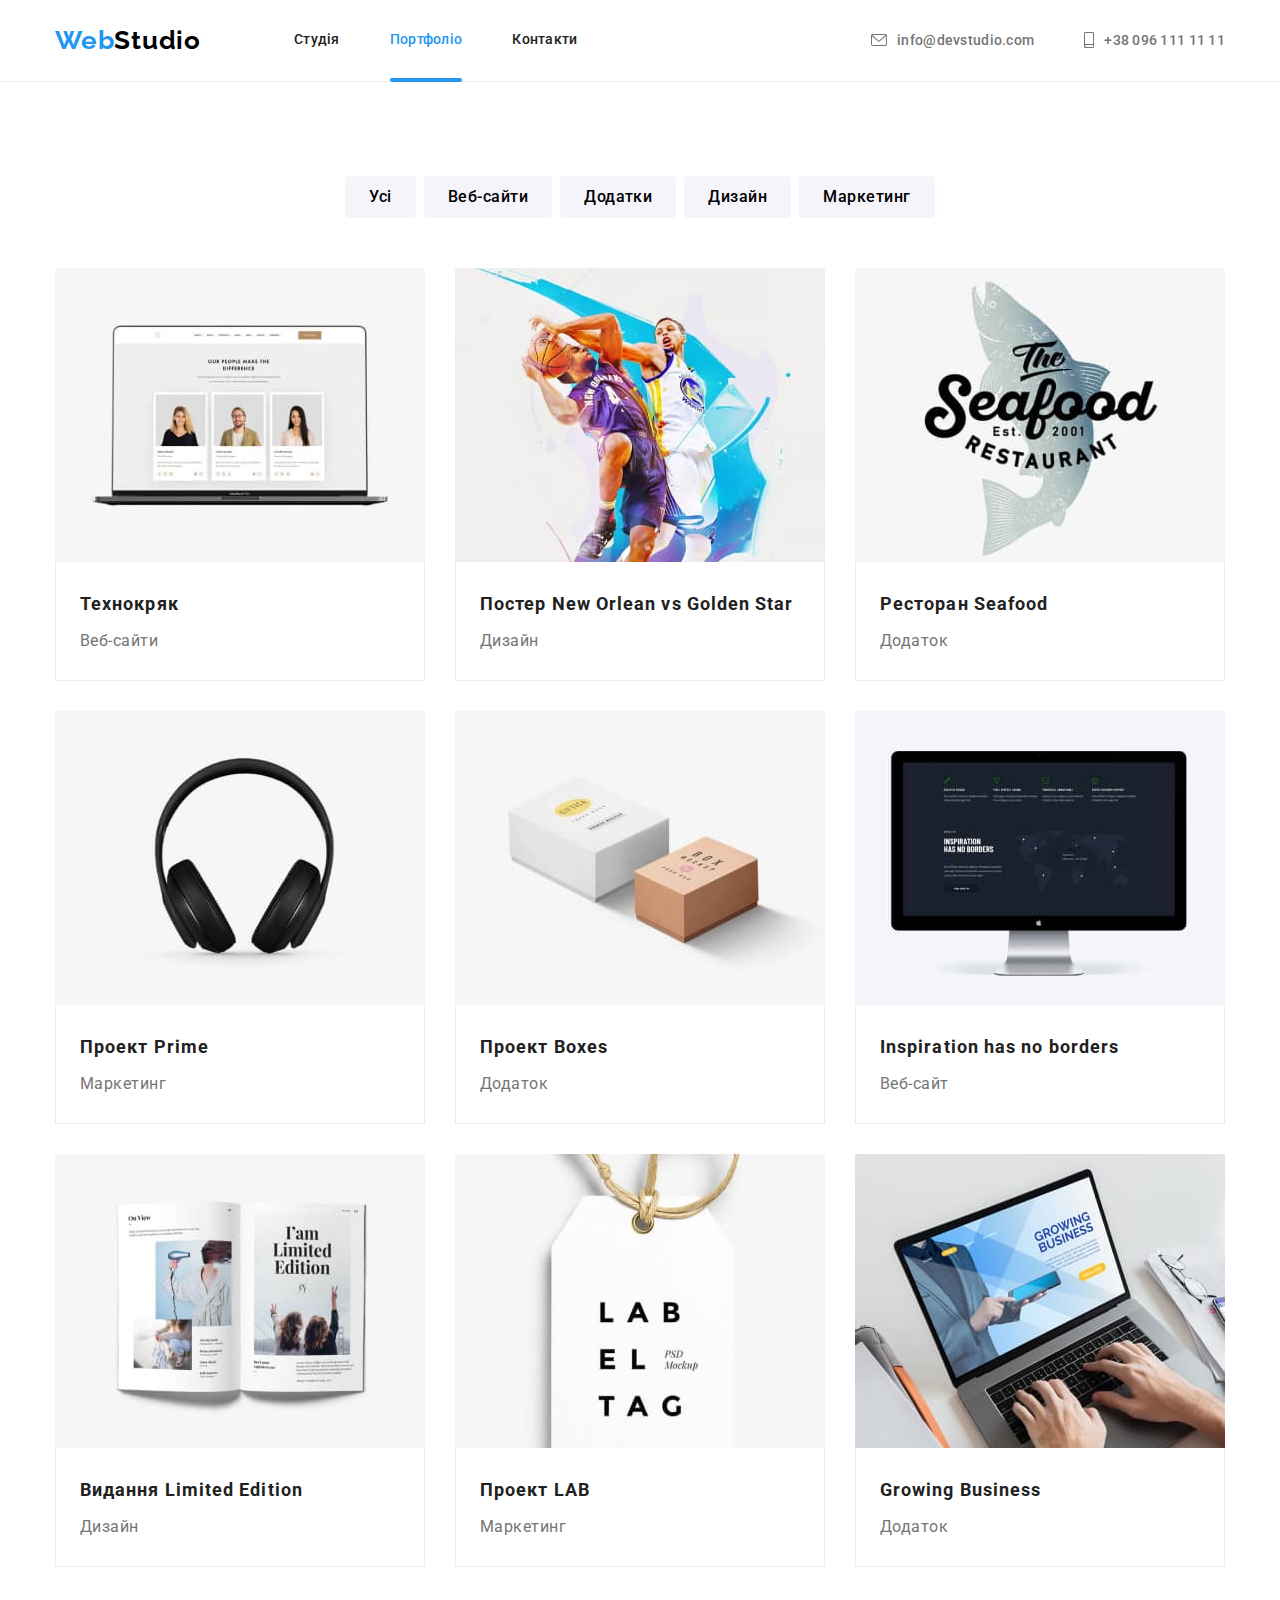
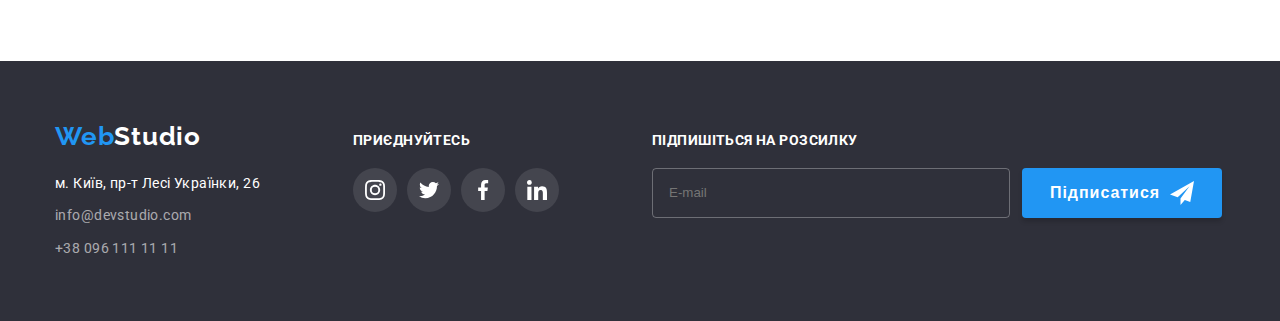
==== portfolio.html @ e5f8ce8e "hw-07" ====
<!DOCTYPE html>
<html lang="uk">
	<head>
		<meta charset="UTF-8" />
		<meta http-equiv="X-UA-Compatible" content="IE=edge" />
		<meta name="viewport" content="width=device-width, initial-scale=1.0" />
		<link rel="preconnect" href="https://fonts.googleapis.com" />
		<link rel="preconnect" href="https://fonts.gstatic.com" crossorigin />
		<link
			href="https://fonts.googleapis.com/css2?family=Raleway:wght@700&family=Roboto:wght@400;500;700;900&display=swap"
			rel="stylesheet"
		/>
		<link
			rel="stylesheet"
			href="https://cdnjs.cloudflare.com/ajax/libs/modern-normalize/1.1.0/modern-normalize.min.css"
			integrity="sha512-wpPYUAdjBVSE4KJnH1VR1HeZfpl1ub8YT/NKx4PuQ5NmX2tKuGu6U/JRp5y+Y8XG2tV+wKQpNHVUX03MfMFn9Q=="
			crossorigin="anonymous"
			referrerpolicy="no-referrer"
		/>
		<link rel="stylesheet" href="./css/main.min.css" />
		<title>WebStudio</title>
	</head>
	<body>
		<header class="header">
			<div class="container header__container">
				<nav class="header__navigation">
					<a href="./index.html" class="logo link header__item"
						>Web<span class="logo__item">Studio</span></a
					>
					<ul class="header__list list">
						<li class="header__item">
							<a href="./index.html" class="header__link link">Студія</a>
						</li>
						<li class="header__item">
							<a
								href="./portfolio.html"
								class="header__link link header__link--current"
								>Портфоліо</a
							>
						</li>
						<li class="header__item">
							<a href="#" class="header__link link">Контакти</a>
						</li>
					</ul>
				</nav>
				<ul class="header__contacts list">
					<li class="header__item">
						<a
							href="mailto:info@devstudio.com"
							class="contact-mail contact-mail--header link"
						>
							<svg class="mail__icon" width="16px" height="12px">
								<use href="./images/icons.svg#icon-envelope"></use>
							</svg>
							info@devstudio.com</a
						>
					</li>
					<li class="header__item">
						<a
							href="tel:+380961111111"
							class="contact-tel contact-tel--header link"
						>
							<svg class="tel__icon" width="10px" height="16px">
								<use href="./images/icons.svg#icon-smartphone"></use>
							</svg>
							+38 096 111 11 11</a
						>
					</li>
				</ul>
			</div>
		</header>
		<main>
			<section class="portfolio section">
				<div class="portfolio-container container">
					<h1 class="visually-hidden">Портфоліо</h1>
					<ul class="filters-list list">
						<li class="filters-item">
							<button type="button" class="filter-button">Усі</button>
						</li>
						<li class="filters-item">
							<button type="button" class="filter-button">Веб-сайти</button>
						</li>
						<li class="filters-item">
							<button type="button" class="filter-button">Додатки</button>
						</li>
						<li class="filters-item">
							<button type="button" class="filter-button">Дизайн</button>
						</li>
						<li class="filters-item">
							<button type="button" class="filter-button">Маркетинг</button>
						</li>
					</ul>
					<ul class="portfolio-list list">
						<li class="portfolio-item">
							<a href="" class="portfolio-link">
								<div class="portfolio-thumb">
									<div class="portfolio-thumb-content">
										<p>
											Ресурс пропонує комплексні пропозиції з різним рівнем
											функціоналу та сервісів. Все це дозволить відвідувачу
											отримати вичерпні відомості про компанію чи приватну
											особу.
										</p>
									</div>
									<img src="./images/img8.jpg" alt="Ноутбук" width="370" />
								</div>
								<div class="portfolio-card-content">
									<h2 class="portfolio-title">Технокряк</h2>
									<p class="portfolio-paragraph">Веб-сайти</p>
								</div>
							</a>
						</li>
						<li class="portfolio-item">
							<a href="" class="portfolio-link">
								<div class="portfolio-thumb">
									<div class="portfolio-thumb-content">
										<p>
											Ресурс пропонує комплексні пропозиції з різним рівнем
											функціоналу та сервісів. Все це дозволить відвідувачу
											отримати вичерпні відомості про компанію чи приватну
											особу.
										</p>
									</div>
									<img
										src="./images/img9.jpg"
										alt="Постер New Orlean vs Golden Star"
										width="370"
									/>
								</div>
								<div class="portfolio-card-content">
									<h2 class="portfolio-title">
										Постер New Orlean vs Golden Star
									</h2>
									<p class="portfolio-paragraph">Дизайн</p>
								</div>
							</a>
						</li>
						<li class="portfolio-item">
							<a href="" class="portfolio-link">
								<div class="portfolio-thumb">
									<div class="portfolio-thumb-content">
										<p>
											Ресурс пропонує комплексні пропозиції з різним рівнем
											функціоналу та сервісів. Все це дозволить відвідувачу
											отримати вичерпні відомості про компанію чи приватну
											особу.
										</p>
									</div>
									<img
										src="./images/img10.jpg"
										alt="Лого ресторана Seafood"
										width="370"
									/>
								</div>
								<div class="portfolio-card-content">
									<h2 class="portfolio-title">Ресторан Seafood</h2>
									<p class="portfolio-paragraph">Додаток</p>
								</div>
							</a>
						</li>
						<li class="portfolio-item">
							<a href="" class="portfolio-link">
								<div class="portfolio-thumb">
									<div class="portfolio-thumb-content">
										<p>
											Ресурс пропонує комплексні пропозиції з різним рівнем
											функціоналу та сервісів. Все це дозволить відвідувачу
											отримати вичерпні відомості про компанію чи приватну
											особу.
										</p>
									</div>
									<img src="./images/img11.jpg" alt="Навушники" width="370" />
								</div>
								<div class="portfolio-card-content">
									<h2 class="portfolio-title">Проект Prime</h2>
									<p class="portfolio-paragraph">Маркетинг</p>
								</div>
							</a>
						</li>
						<li class="portfolio-item">
							<a href="" class="portfolio-link">
								<div class="portfolio-thumb">
									<div class="portfolio-thumb-content">
										<p>
											Ресурс пропонує комплексні пропозиції з різним рівнем
											функціоналу та сервісів. Все це дозволить відвідувачу
											отримати вичерпні відомості про компанію чи приватну
											особу.
										</p>
									</div>
									<img src="./images/img12.jpg" alt="Коробки" width="370" />
								</div>
								<div class="portfolio-card-content">
									<h2 class="portfolio-title">Проект Boxes</h2>
									<p class="portfolio-paragraph">Додаток</p>
								</div>
							</a>
						</li>
						<li class="portfolio-item">
							<a href="" class="portfolio-link">
								<div class="portfolio-thumb">
									<div class="portfolio-thumb-content">
										<p>
											Ресурс пропонує комплексні пропозиції з різним рівнем
											функціоналу та сервісів. Все це дозволить відвідувачу
											отримати вичерпні відомості про компанію чи приватну
											особу.
										</p>
									</div>
									<img src="./images/img13.jpg" alt="Монітор" width="370" />
								</div>
								<div class="portfolio-card-content">
									<h2 class="portfolio-title">Inspiration has no borders</h2>
									<p class="portfolio-paragraph">Веб-сайт</p>
								</div>
							</a>
						</li>
						<li class="portfolio-item">
							<a href="" class="portfolio-link">
								<div class="portfolio-thumb">
									<div class="portfolio-thumb-content">
										<p>
											Ресурс пропонує комплексні пропозиції з різним рівнем
											функціоналу та сервісів. Все це дозволить відвідувачу
											отримати вичерпні відомості про компанію чи приватну
											особу.
										</p>
									</div>
									<img src="./images/img14.jpg" alt="Журнал" width="370" />
								</div>
								<div class="portfolio-card-content">
									<h2 class="portfolio-title">Видання Limited Edition</h2>
									<p class="portfolio-paragraph">Дизайн</p>
								</div>
							</a>
						</li>
						<li class="portfolio-item">
							<a href="" class="portfolio-link">
								<div class="portfolio-thumb">
									<div class="portfolio-thumb-content">
										<p>
											Ресурс пропонує комплексні пропозиції з різним рівнем
											функціоналу та сервісів. Все це дозволить відвідувачу
											отримати вичерпні відомості про компанію чи приватну
											особу.
										</p>
									</div>
									<img src="./images/img15.jpg" alt="Лейбл" width="370" />
								</div>
								<div class="portfolio-card-content">
									<h2 class="portfolio-title">Проект LAB</h2>
									<p class="portfolio-paragraph">Маркетинг</p>
								</div>
							</a>
						</li>
						<li class="portfolio-item">
							<a href="" class="portfolio-link">
								<div class="portfolio-thumb">
									<div class="portfolio-thumb-content">
										<p>
											Ресурс пропонує комплексні пропозиції з різним рівнем
											функціоналу та сервісів. Все це дозволить відвідувачу
											отримати вичерпні відомості про компанію чи приватну
											особу.
										</p>
									</div>
									<img src="./images/img16.jpg" alt="Ноутбук" width="370" />
								</div>
								<div class="portfolio-card-content">
									<h2 class="portfolio-title">Growing Business</h2>
									<p class="portfolio-paragraph">Додаток</p>
								</div>
							</a>
						</li>
					</ul>
				</div>
			</section>
		</main>
		<footer class="footer">
			<div class="container footer__container">
				<div class="address__content">
					<a href="./index.html" class="logo link"
						>Web<span class="logo__item--inverse">Studio</span></a
					>
					<address class="address">
						<ul class="footer__list list">
							<li class="footer__item">
								<a
									href="https://goo.gl/maps/CPtrU1FHBa2aNyZL9"
									target="_blank"
									rel="noopener noreferrer nofollow"
									class="footer__address link"
									>м. Київ, пр-т Лесі Українки, 26</a
								>
							</li>
							<li class="footer__item">
								<a
									href="mailto:info@devstudio.com"
									class="contact-mail contact-mail--footer link"
									>info@devstudio.com</a
								>
							</li>
							<li class="footer__item">
								<a
									href="tel:+380961111111"
									class="contact-tel contact-tel--footer link"
									>+38 096 111 11 11</a
								>
							</li>
						</ul>
					</address>
				</div>
				<div class="footer__soc-block">
					<h3 class="soc__title">Приєднуйтесь</h3>
					<ul class="footer__soc soc list">
						<li class="soc__item">
							<a href="" class="soc__link link">
								<svg class="soc__icon" width="20px" height="20px">
									<use href="./images/icons.svg#icon-instagram"></use>
								</svg>
							</a>
						</li>
						<li class="soc__item">
							<a href="" class="soc__link link">
								<svg class="soc__icon" width="20px" height="20px">
									<use href="./images/icons.svg#icon-twitter"></use>
								</svg>
							</a>
						</li>
						<li class="soc__item">
							<a href="" class="soc__link link">
								<svg class="soc__icon" width="20px" height="20px">
									<use href="./images/icons.svg#icon-facebook"></use>
								</svg>
							</a>
						</li>
						<li class="soc__item">
							<a href="" class="soc__link link">
								<svg class="soc__icon" width="20px" height="20px">
									<use href="./images/icons.svg#icon-linkedin"></use>
								</svg>
							</a>
						</li>
					</ul>
				</div>
				<div class="footer__forms">
					<h3 class="forms__title">Підпишіться на розсилку</h3>
					<form action="#" class="footer__form">
						<input
							name="mail"
							type="email"
							placeholder="E-mail"
							class="form__email-input"
						/>
						<button type="button" class="form__subscribe-btn">
							Підписатися
							<svg class="subscribe-btn__icon-send">
								<use href="./images/icons.svg#icon-send"></use>
							</svg>
						</button>
					</form>
				</div>
			</div>
		</footer>
	</body>
</html>
---- css/main.min.css ----
:root{--primary-text-color: #757575;--secondary-text-color: #212121;--white-color: #ffffff;--black-color: #000000;--background-team-color: #f5f4fa;--background-hero-footer: #2f303a;--accent-color: #2196f3;--button-active-color: #188ce8;--footer-mail-tel-color: rgba(255, 255, 255, 0.6);--count-cards: 3}.visually-hidden{position:absolute;white-space:nowrap;width:1px;height:1px;overflow:hidden;border:0;padding:0;clip:rect(0 0 0 0);-webkit-clip-path:inset(50%);clip-path:inset(50%);margin:-1px}p,h1,h2,h3,h4,h5{margin:0}ul,ol{margin:0;padding-left:0}button{cursor:pointer}body{font-family:"Roboto",sans-serif;color:var(--secondary-text-color);background-color:var(--white-color)}img{display:block;max-width:100%;height:auto}*{margin:0;padding:0;list-style:none;box-sizing:border-box}.list{list-style:none}.link{text-decoration:none;transition:color 250ms cubic-bezier(0.4, 0, 0.2, 1)}.link:hover,.link:focus{color:var(--accent-color)}.section{padding:94px 0px}.container{width:1200px;margin-left:auto;margin-right:auto;padding:0px 15px}.logo{font-family:"Raleway",sans-serif;font-style:normal;font-weight:700;font-size:26px;line-height:1.19;letter-spacing:.03em;color:var(--accent-color);padding:25px 0px}.logo__item{color:var(--black-color)}.logo__item--inverse{color:var(--white-color)}.title{font-weight:700;font-size:36px;line-height:1.16;text-align:center;letter-spacing:.03em;color:var(--secondary-text-color);margin-bottom:50px}.contact-mail,.contact-tel{font-weight:400}.contact-mail:hover,.contact-mail:focus,.contact-tel:hover,.contact-tel:focus{color:var(--accent-color)}.contact-mail--header,.contact-tel--header{font-weight:500;font-size:14px;line-height:16px;letter-spacing:.02em;color:var(--primary-text-color);padding:32px 0px;display:flex;align-items:center}.contact-mail--header .mail__icon,.contact-tel--header .mail__icon{fill:currentColor;margin-right:10px}.contact-mail--header .tel__icon,.contact-tel--header .tel__icon{fill:currentColor;margin-right:10px}.contact-mail--footer,.contact-tel--footer{font-weight:400;font-size:14px;line-height:1.71;letter-spacing:.03em;color:var(--footer-mail-tel-color)}.soc{display:flex;justify-content:center;gap:10px}.soc .soc__item{width:44px;height:44px}.soc .soc__link{width:100%;height:100%;border-radius:50%;display:flex;align-items:center;justify-content:center}.soc .soc__link:hover,.soc .soc__link:focus{background-color:var(--accent-color)}.team__soc{display:flex;justify-content:center;gap:10px}.team__soc .soc__link{transition:background-color 250ms cubic-bezier(0.4, 0, 0.2, 1)}.team__soc .soc__link:hover .soc__icon,.team__soc .soc__link:focus .soc__icon{fill:#fff}.team__soc .soc__icon{fill:#afb1b8;transition:fill 250ms cubic-bezier(0.4, 0, 0.2, 1)}.soc__title{font-weight:700;font-size:14px;line-height:16px;letter-spacing:.03em;text-transform:uppercase;color:#fff;margin-bottom:20px}.footer__soc .soc__list{display:flex;justify-content:center;gap:10px}.footer__soc .soc__link{background-color:rgba(255,255,255,.1);transition:background-color 250ms cubic-bezier(0.4, 0, 0.2, 1)}.footer__soc .soc__icon{fill:#fff}.header{background-color:var(--white-color);border-bottom:1px solid #ececec}.header__container{display:flex;justify-content:space-between}.header__navigation{display:flex;align-items:center}.header__list{display:flex;gap:50px;align-items:center;margin-left:93px}.header__item{display:flex}.header__contacts{display:flex;gap:50px;align-items:center}.header__link{font-weight:500;font-size:14px;line-height:1.14;letter-spacing:.02em;color:var(--secondary-text-color);padding:32px 0px}.header__link--current{position:relative;color:var(--accent-color)}.header__link--current::after{position:absolute;display:block;content:"";width:100%;height:4px;bottom:-2px;background-color:var(--accent-color);border-radius:2px}.hero{background-color:#c4c4c4;color:var(--white-color);background-image:linear-gradient(rgba(47, 48, 58, 0.4), rgba(47, 48, 58, 0.4)),url(../images/background.jpg);background-repeat:no-repeat;background-position:center;background-size:cover;font-weight:900;font-size:44px;line-height:1.36;text-align:center;letter-spacing:.06em;text-transform:uppercase;padding:200px 0px;max-width:1600px;margin-left:auto;margin-right:auto}.hero__container{width:696px;margin-right:auto;margin-left:auto}.hero__title{font-weight:900;font-size:44px;line-height:1.36;text-align:center;letter-spacing:.06em;text-transform:uppercase;color:var(--white-color);text-align:center}.hero__btn{background-color:var(--accent-color);box-shadow:0px 4px 4px rgba(0,0,0,.15);border-radius:4px;border-color:rgba(0,0,0,0);cursor:pointer;padding:10px 32px;font-family:"Roboto";font-style:normal;font-weight:700;font-size:16px;line-height:1.87;text-align:center;letter-spacing:.06em;color:var(--white-color);margin-top:30px;transition:background-color 250ms cubic-bezier(0.4, 0, 0.2, 1),box-shadow 250ms cubic-bezier(0.4, 0, 0.2, 1)}.hero__btn:hover,.hero__btn:focus{background-color:var(--button-active-color);box-shadow:0px 4px 4px rgba(0,0,0,.15)}.advances__list{display:flex;justify-content:center;justify-content:space-around;margin-left:-30px}.advances__item{margin-left:30px;flex-basis:25%}.advances__title{font-weight:700;font-size:14px;line-height:1.14;letter-spacing:.03em;text-transform:uppercase;color:var(--secondary-text-color);margin-bottom:10px}.advances__paragraph{font-size:14px;line-height:1.71;letter-spacing:.03em;color:var(--primary-text-color)}.advances__icon-bg{background-color:var(--background-team-color);padding:25px 102px;margin-bottom:30px;border-radius:4px}.specification{padding-top:0}.specification__list{display:flex;justify-content:center;gap:30px}.specification__thumb{position:absolute;left:0;bottom:0;width:100%;height:70px;background-color:rgba(47,48,58,.8);display:flex;justify-content:center;align-items:center}.specification__thumb{font-weight:700;font-size:14px;line-height:16px;text-align:center;letter-spacing:.03em;text-transform:uppercase;color:#fff}.specification__item{position:relative}.team{background:var(--background-team-color)}.team__list{display:flex;gap:30px}.team__item{background:var(--white-color);box-shadow:0px 1px 3px rgba(0,0,0,.12),0px 1px 1px rgba(0,0,0,.14),0px 2px 1px rgba(0,0,0,.2);border-radius:0px 0px 4px 4px}.team__content{padding:30px 0px}.team__member{font-weight:500;font-size:16px;line-height:1.18;text-align:center;letter-spacing:.03em;color:var(--secondary-text-color);margin-bottom:10px}.team__text{font-weight:400;font-size:16px;line-height:1.18;text-align:center;letter-spacing:.03em;color:var(--primary-text-color);margin-bottom:16px}.clients__list{display:flex;justify-content:center;gap:30px}.clients__link{width:170px;height:92px;border:1px solid #afb1b8;border-radius:4px;display:flex;align-items:center;justify-content:center;transition:border-color 250ms cubic-bezier(0.4, 0, 0.2, 1)}.clients__link:hover,.clients__link:focus{border-color:var(--accent-color)}.clients__link:hover .clients__icon,.clients__link:focus .clients__icon{fill:var(--accent-color)}.clients__icon{fill:#afb1b8;transition:fill 250ms cubic-bezier(0.4, 0, 0.2, 1)}.filters-list{display:flex;justify-content:center;gap:8px;margin-bottom:50px}.filter-button{font-family:"Roboto";font-style:normal;background-color:var(--background-team-color);border-radius:4px;border-color:rgba(0,0,0,0);cursor:pointer;font-weight:500;font-size:16px;line-height:1.62;text-align:center;letter-spacing:.03em;padding:6px 22px;transition:background-color 250ms cubic-bezier(0.4, 0, 0.2, 1),box-shadow 250ms cubic-bezier(0.4, 0, 0.2, 1),color 250ms cubic-bezier(0.4, 0, 0.2, 1)}.filter-button:hover,.filter-button:focus{background-color:var(--accent-color);color:var(--white-color);box-shadow:0px 3px 1px rgba(0,0,0,.1),0px 1px 2px rgba(0,0,0,.08),0px 2px 2px rgba(0,0,0,.12);border-radius:4px;font-weight:500;font-size:16px;line-height:1.62;text-align:center;letter-spacing:.03em}.portfolio-list{display:flex;flex-wrap:wrap;margin-left:-30px;margin-top:-30px}.portfolio-link{background:var(--white-color);flex-basis:calc(33.3333333333% - 30px);margin-left:30px;margin-top:30px;text-decoration:none;display:block;transition:box-shadow 250ms cubic-bezier(0.4, 0, 0.2, 1)}.portfolio-link:hover,.portfolio-link:focus{box-shadow:0px 1px 1px rgba(0,0,0,.12),0px 4px 4px rgba(0,0,0,.06),1px 4px 6px rgba(0,0,0,.16)}.portfolio-link:hover .portfolio-thumb-content,.portfolio-link:focus .portfolio-thumb-content{transform:translateY(0px)}.portfolio-thumb{overflow:hidden;position:relative}.portfolio-thumb-content{position:absolute;content:"";padding:64px 24px;width:100%;background-color:rgba(33,150,243,.9);font-weight:400;font-size:18px;line-height:28px;letter-spacing:.03em;color:#fff;transform:translateY(300px);transition:transform 250ms cubic-bezier(0.4, 0, 0.2, 1)}.portfolio-title{font-weight:700;font-size:18px;line-height:2;letter-spacing:.06em;color:var(--secondary-text-color);margin-bottom:4px}.portfolio-paragraph{font-weight:400;font-size:16px;line-height:1.87;letter-spacing:.03em;color:var(--primary-text-color)}.portfolio-card-content{padding:24px;border-left:1px solid #eee;border-right:1px solid #eee;border-bottom:1px solid #eee}.footer{background-color:var(--background-hero-footer);padding:60px 0px}.footer__container{display:flex;gap:93px;align-items:baseline}.address{font-style:normal;margin-top:20px}.footer__address{font-size:14px;line-height:1.71;letter-spacing:.03em;color:var(--white-color)}.footer__item:not(:first-child){margin-top:9px}.forms__title{font-weight:700;font-size:14px;line-height:16px;letter-spacing:.03em;text-transform:uppercase;color:#fff;margin-bottom:20px}.footer__form{display:flex;gap:12px}.form__email-input{width:358px;padding:15px 16px;border:1px solid rgba(255,255,255,.3);border-radius:4px;background-color:rgba(0,0,0,0);color:rgba(255,255,255,.6);transition:border-color 250ms cubic-bezier(0.4, 0, 0.2, 1)}.form__email-input:focus{border-color:var(--accent-color);outline:none}.form__subscribe-btn{width:200px;height:50px;background:var(--accent-color);box-shadow:0px 4px 4px rgba(0,0,0,.15);border-color:rgba(0,0,0,0);border-radius:4px;font-weight:700;font-size:16px;line-height:30px;text-align:center;letter-spacing:.06em;color:#fff;display:flex;justify-content:center;align-items:center;gap:10px;transition:background-color 250ms cubic-bezier(0.4, 0, 0.2, 1)}.form__subscribe-btn:hover,.form__subscribe-btn:focus{background-color:var(--button-active-color)}.subscribe-btn__icon-send{width:24px;height:24px;fill:#fff}.backdrop{position:fixed;top:0;left:0;width:100%;height:100%;background-color:rgba(0,0,0,.2);transition:opacity 250ms cubic-bezier(0.4, 0, 0.2, 1),visibility 250ms cubic-bezier(0.4, 0, 0.2, 1);opacity:1;visibility:visible}.backdrop.is-hidden{opacity:0;pointer-events:none;visibility:hidden}.backdrop.is-hidden .modal{transform:translate(-50%, -50%) scale(0.5)}.modal{position:absolute;top:50%;left:50%;width:528px;min-height:581px;padding:40px 40px;border-radius:4px;background-color:#fff;box-shadow:0px 1px 3px rgba(0,0,0,.12),0px 1px 1px rgba(0,0,0,.14),0px 2px 1px rgba(0,0,0,.2);transition:transform 250ms cubic-bezier(0.4, 0, 0.2, 1);transform:translate(-50%, -50%) scale(1)}.modal__close-btn{position:absolute;top:8px;right:8px;width:30px;height:30px;border-radius:50%;background:#fff;border:1px solid rgba(0,0,0,.1)}.close-btn__close-icon{position:absolute;top:50%;left:50%;transform:translate(-50%, -50%);width:11px;height:11px;transition:fill 250ms cubic-bezier(0.4, 0, 0.2, 1)}.close-btn__close-icon:hover .modal-close-icon,.close-btn__close-icon:focus .modal-close-icon{fill:var(--accent-color)}.modal__title{font-weight:700;font-size:20px;line-height:23px;text-align:center;letter-spacing:.03em;color:#212121;margin-bottom:12px}.form__field{position:relative;margin-bottom:10px;height:58px}.form__field-comment{height:138px}.form__field-checkbox{display:flex;justify-content:center;align-items:center;margin-top:20px}.form__label{font-weight:400;font-size:12px;line-height:14px;letter-spacing:.01em;color:#757575}.modal__form{border:1px solid rgba(33,33,33,.2);border-radius:4px;width:100%;height:40px;padding:14px 30px;padding-left:40px;font-weight:400;font-size:14px;line-height:14px;letter-spacing:.01em;margin-top:4px;transition:border-color 250ms cubic-bezier(0.4, 0, 0.2, 1)}.modal__form:focus{border-color:var(--accent-color);outline:none}.modal__form:focus+.form__icon{fill:var(--accent-color)}.form__icon{position:absolute;display:inline-block;width:18px;height:18px;top:34px;left:12px;fill:#212121;transition:fill 250ms cubic-bezier(0.4, 0, 0.2, 1);transition:border-color 250ms cubic-bezier(0.4, 0, 0.2, 1)}.modal__comment{resize:none;display:block;width:100%;height:120px;border:1px solid rgba(33,33,33,.2);border-radius:4px;padding:12px 16px;margin-bottom:0}.modal__comment::-moz-placeholder{font-weight:400;font-size:12px;line-height:14px;letter-spacing:.01em;color:rgba(117,117,117,.5)}.modal__comment:-ms-input-placeholder{font-weight:400;font-size:12px;line-height:14px;letter-spacing:.01em;color:rgba(117,117,117,.5)}.modal__comment::placeholder{font-weight:400;font-size:12px;line-height:14px;letter-spacing:.01em;color:rgba(117,117,117,.5)}.modal__checkbox{-webkit-appearance:none;-moz-appearance:none;appearance:none;position:absolute}.modal__checkbox:checked+.custom-checkbox{background-color:var(--accent-color);border-color:rgba(0,0,0,0);background-image:url(../images/mark.svg);background-size:contain;background-origin:border-box}.modal__checkbox:focus+.custom-checkbox{border-color:var(--accent-color)}.checkbox__label{display:flex;align-items:center;position:relative;font-weight:400;font-size:14px;line-height:24px;letter-spacing:.03em;color:#757575}.custom-checkbox{display:inline-block;width:16px;height:16px;border:2px solid #212121;border-radius:2px;background-color:#fff;margin-right:7px;transition:background-color 250ms cubic-bezier(0.4, 0, 0.2, 1)}.license-link{color:var(--accent-color)}.modal__submit-btn{background:var(--accent-color);box-shadow:0px 4px 4px rgba(0,0,0,.15);border-radius:4px;border-color:rgba(0,0,0,0);font-weight:700;font-size:16px;line-height:30px;text-align:center;letter-spacing:.06em;color:#fff;padding:10px 52px;width:200px;height:50px;margin-top:30px;display:block;margin-left:auto;margin-right:auto;transition:background-color 250ms cubic-bezier(0.4, 0, 0.2, 1)}.modal__submit-btn:hover,.modal__submit-btn:focus{background-color:#188ce8}/*# sourceMappingURL=main.min.css.map */
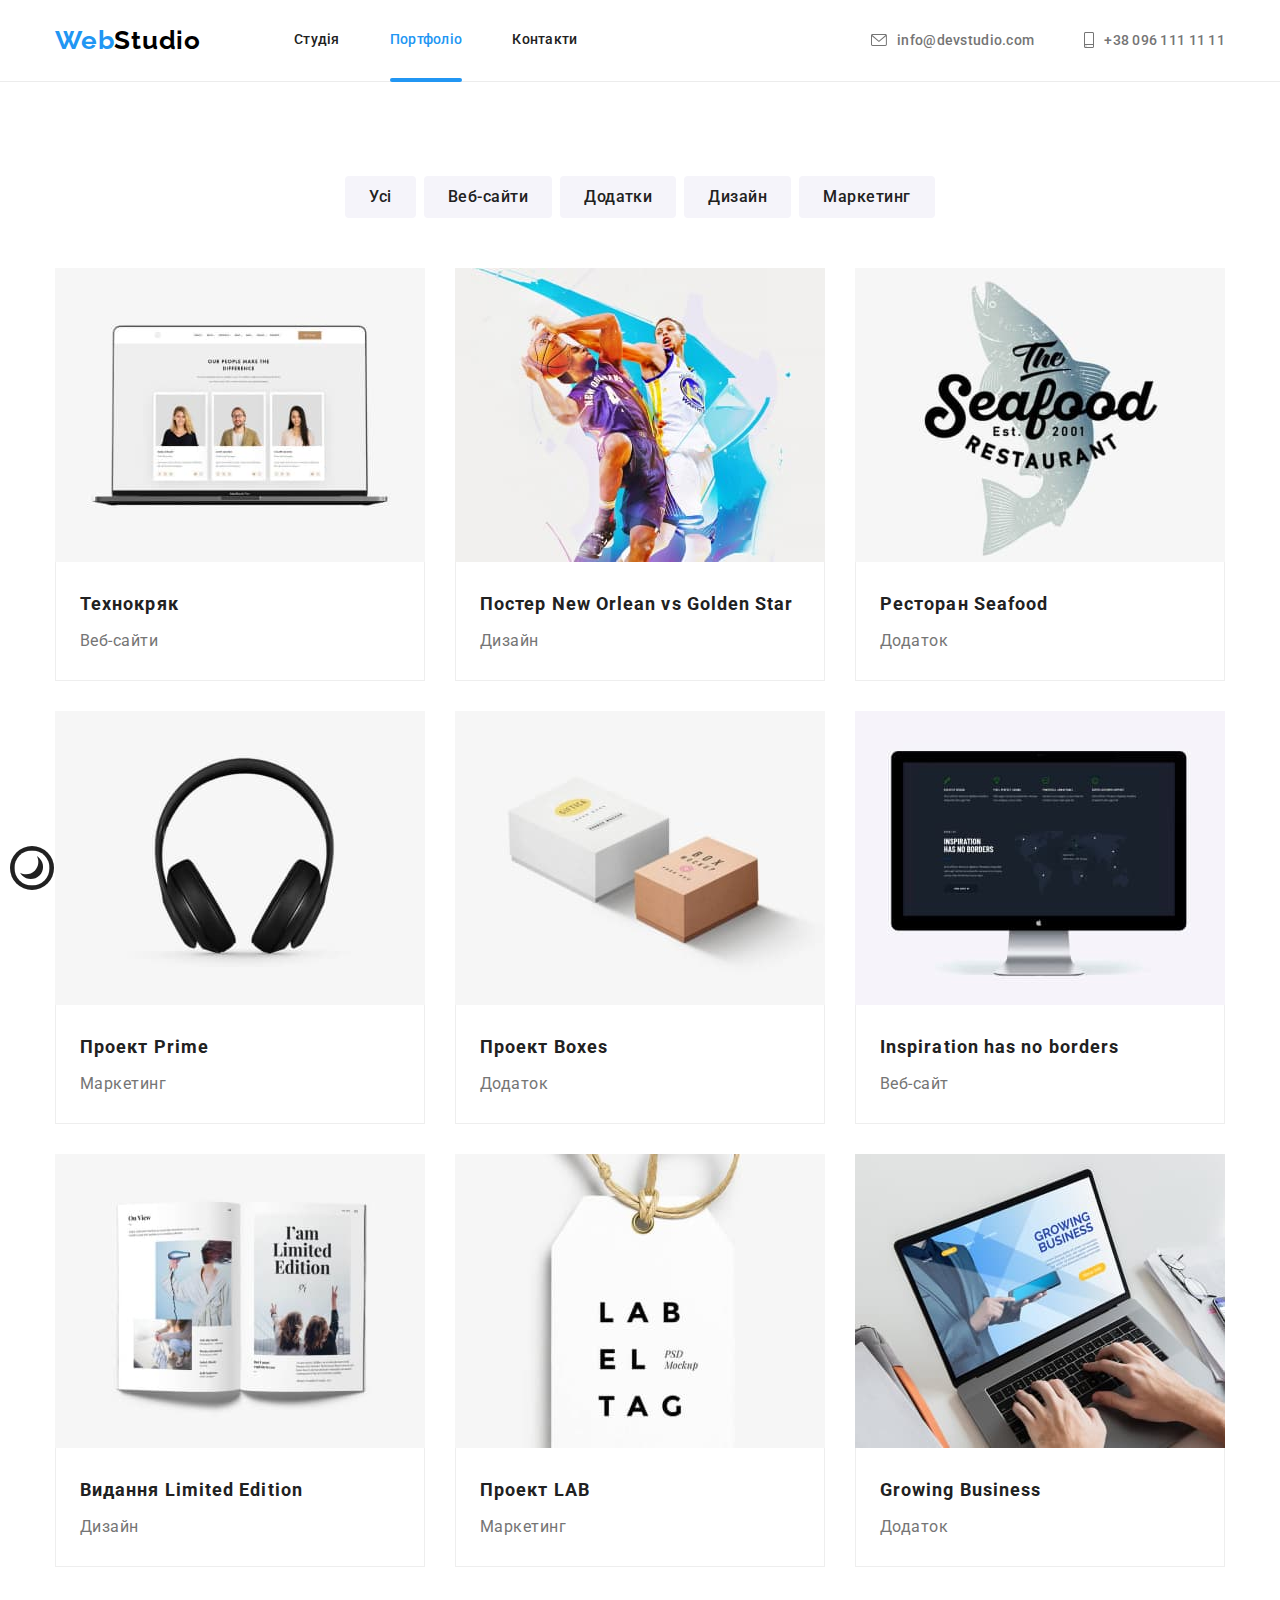
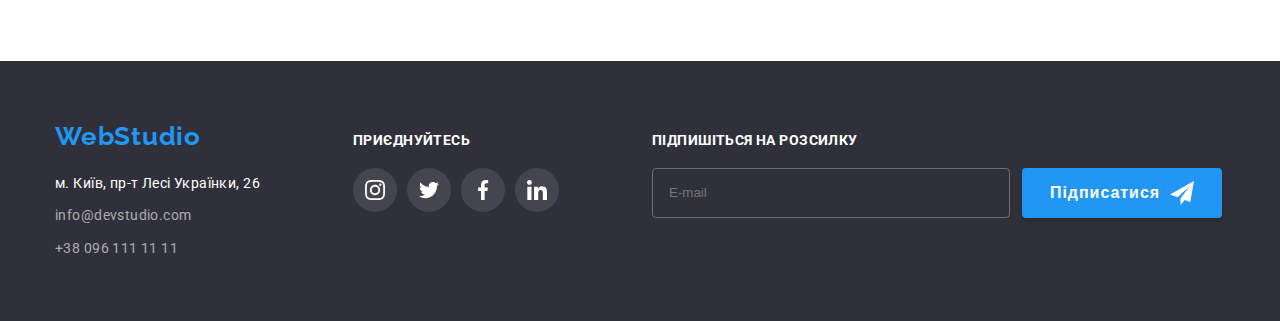
==== commit 526adcfd: "hw-07" ====
--- a/portfolio.html
+++ b/portfolio.html
@@ -73,28 +73,28 @@
 			<section class="portfolio section">
 				<div class="portfolio-container container">
 					<h1 class="visually-hidden">Портфоліо</h1>
-					<ul class="filters-list list">
-						<li class="filters-item">
-							<button type="button" class="filter-button">Усі</button>
-						</li>
-						<li class="filters-item">
-							<button type="button" class="filter-button">Веб-сайти</button>
-						</li>
-						<li class="filters-item">
-							<button type="button" class="filter-button">Додатки</button>
-						</li>
-						<li class="filters-item">
-							<button type="button" class="filter-button">Дизайн</button>
-						</li>
-						<li class="filters-item">
-							<button type="button" class="filter-button">Маркетинг</button>
+					<ul class="filters__list list">
+						<li class="filters__item">
+							<button type="button" class="filter__btn">Усі</button>
+						</li>
+						<li class="filters__item">
+							<button type="button" class="filter__btn">Веб-сайти</button>
+						</li>
+						<li class="filters__item">
+							<button type="button" class="filter__btn">Додатки</button>
+						</li>
+						<li class="filters__item">
+							<button type="button" class="filter__btn">Дизайн</button>
+						</li>
+						<li class="filters__item">
+							<button type="button" class="filter__btn">Маркетинг</button>
 						</li>
 					</ul>
-					<ul class="portfolio-list list">
-						<li class="portfolio-item">
-							<a href="" class="portfolio-link">
-								<div class="portfolio-thumb">
-									<div class="portfolio-thumb-content">
+					<ul class="portfolio__list list">
+						<li class="portfolio__item">
+							<a href="" class="portfolio__link">
+								<div class="portfolio__thumb">
+									<div class="thumb__content">
 										<p>
 											Ресурс пропонує комплексні пропозиції з різним рівнем
 											функціоналу та сервісів. Все це дозволить відвідувачу
@@ -104,16 +104,16 @@
 									</div>
 									<img src="./images/img8.jpg" alt="Ноутбук" width="370" />
 								</div>
-								<div class="portfolio-card-content">
-									<h2 class="portfolio-title">Технокряк</h2>
-									<p class="portfolio-paragraph">Веб-сайти</p>
-								</div>
-							</a>
-						</li>
-						<li class="portfolio-item">
-							<a href="" class="portfolio-link">
-								<div class="portfolio-thumb">
-									<div class="portfolio-thumb-content">
+								<div class="card__content">
+									<h2 class="portfolio__title">Технокряк</h2>
+									<p class="portfolio__text">Веб-сайти</p>
+								</div>
+							</a>
+						</li>
+						<li class="portfolio__item">
+							<a href="" class="portfolio__link">
+								<div class="portfolio__thumb">
+									<div class="thumb__content">
 										<p>
 											Ресурс пропонує комплексні пропозиції з різним рівнем
 											функціоналу та сервісів. Все це дозволить відвідувачу
@@ -127,18 +127,18 @@
 										width="370"
 									/>
 								</div>
-								<div class="portfolio-card-content">
-									<h2 class="portfolio-title">
+								<div class="card__content">
+									<h2 class="portfolio__title">
 										Постер New Orlean vs Golden Star
 									</h2>
-									<p class="portfolio-paragraph">Дизайн</p>
-								</div>
-							</a>
-						</li>
-						<li class="portfolio-item">
-							<a href="" class="portfolio-link">
-								<div class="portfolio-thumb">
-									<div class="portfolio-thumb-content">
+									<p class="portfolio__text">Дизайн</p>
+								</div>
+							</a>
+						</li>
+						<li class="portfolio__item">
+							<a href="" class="portfolio__link">
+								<div class="portfolio__thumb">
+									<div class="thumb__content">
 										<p>
 											Ресурс пропонує комплексні пропозиції з різним рівнем
 											функціоналу та сервісів. Все це дозволить відвідувачу
@@ -152,16 +152,16 @@
 										width="370"
 									/>
 								</div>
-								<div class="portfolio-card-content">
-									<h2 class="portfolio-title">Ресторан Seafood</h2>
-									<p class="portfolio-paragraph">Додаток</p>
-								</div>
-							</a>
-						</li>
-						<li class="portfolio-item">
-							<a href="" class="portfolio-link">
-								<div class="portfolio-thumb">
-									<div class="portfolio-thumb-content">
+								<div class="card__content">
+									<h2 class="portfolio__title">Ресторан Seafood</h2>
+									<p class="portfolio__text">Додаток</p>
+								</div>
+							</a>
+						</li>
+						<li class="portfolio__item">
+							<a href="" class="portfolio__link">
+								<div class="portfolio__thumb">
+									<div class="thumb__content">
 										<p>
 											Ресурс пропонує комплексні пропозиції з різним рівнем
 											функціоналу та сервісів. Все це дозволить відвідувачу
@@ -171,16 +171,16 @@
 									</div>
 									<img src="./images/img11.jpg" alt="Навушники" width="370" />
 								</div>
-								<div class="portfolio-card-content">
-									<h2 class="portfolio-title">Проект Prime</h2>
-									<p class="portfolio-paragraph">Маркетинг</p>
-								</div>
-							</a>
-						</li>
-						<li class="portfolio-item">
-							<a href="" class="portfolio-link">
-								<div class="portfolio-thumb">
-									<div class="portfolio-thumb-content">
+								<div class="card__content">
+									<h2 class="portfolio__title">Проект Prime</h2>
+									<p class="portfolio__text">Маркетинг</p>
+								</div>
+							</a>
+						</li>
+						<li class="portfolio__item">
+							<a href="" class="portfolio__link">
+								<div class="portfolio__thumb">
+									<div class="thumb__content">
 										<p>
 											Ресурс пропонує комплексні пропозиції з різним рівнем
 											функціоналу та сервісів. Все це дозволить відвідувачу
@@ -190,16 +190,16 @@
 									</div>
 									<img src="./images/img12.jpg" alt="Коробки" width="370" />
 								</div>
-								<div class="portfolio-card-content">
-									<h2 class="portfolio-title">Проект Boxes</h2>
-									<p class="portfolio-paragraph">Додаток</p>
-								</div>
-							</a>
-						</li>
-						<li class="portfolio-item">
-							<a href="" class="portfolio-link">
-								<div class="portfolio-thumb">
-									<div class="portfolio-thumb-content">
+								<div class="card__content">
+									<h2 class="portfolio__title">Проект Boxes</h2>
+									<p class="portfolio__text">Додаток</p>
+								</div>
+							</a>
+						</li>
+						<li class="portfolio__item">
+							<a href="" class="portfolio__link">
+								<div class="portfolio__thumb">
+									<div class="thumb__content">
 										<p>
 											Ресурс пропонує комплексні пропозиції з різним рівнем
 											функціоналу та сервісів. Все це дозволить відвідувачу
@@ -209,16 +209,16 @@
 									</div>
 									<img src="./images/img13.jpg" alt="Монітор" width="370" />
 								</div>
-								<div class="portfolio-card-content">
-									<h2 class="portfolio-title">Inspiration has no borders</h2>
-									<p class="portfolio-paragraph">Веб-сайт</p>
-								</div>
-							</a>
-						</li>
-						<li class="portfolio-item">
-							<a href="" class="portfolio-link">
-								<div class="portfolio-thumb">
-									<div class="portfolio-thumb-content">
+								<div class="card__content">
+									<h2 class="portfolio__title">Inspiration has no borders</h2>
+									<p class="portfolio__text">Веб-сайт</p>
+								</div>
+							</a>
+						</li>
+						<li class="portfolio__item">
+							<a href="" class="portfolio__link">
+								<div class="portfolio__thumb">
+									<div class="thumb__content">
 										<p>
 											Ресурс пропонує комплексні пропозиції з різним рівнем
 											функціоналу та сервісів. Все це дозволить відвідувачу
@@ -228,16 +228,16 @@
 									</div>
 									<img src="./images/img14.jpg" alt="Журнал" width="370" />
 								</div>
-								<div class="portfolio-card-content">
-									<h2 class="portfolio-title">Видання Limited Edition</h2>
-									<p class="portfolio-paragraph">Дизайн</p>
-								</div>
-							</a>
-						</li>
-						<li class="portfolio-item">
-							<a href="" class="portfolio-link">
-								<div class="portfolio-thumb">
-									<div class="portfolio-thumb-content">
+								<div class="card__content">
+									<h2 class="portfolio__title">Видання Limited Edition</h2>
+									<p class="portfolio__text">Дизайн</p>
+								</div>
+							</a>
+						</li>
+						<li class="portfolio__item">
+							<a href="" class="portfolio__link">
+								<div class="portfolio__thumb">
+									<div class="thumb__content">
 										<p>
 											Ресурс пропонує комплексні пропозиції з різним рівнем
 											функціоналу та сервісів. Все це дозволить відвідувачу
@@ -247,16 +247,16 @@
 									</div>
 									<img src="./images/img15.jpg" alt="Лейбл" width="370" />
 								</div>
-								<div class="portfolio-card-content">
-									<h2 class="portfolio-title">Проект LAB</h2>
-									<p class="portfolio-paragraph">Маркетинг</p>
-								</div>
-							</a>
-						</li>
-						<li class="portfolio-item">
-							<a href="" class="portfolio-link">
-								<div class="portfolio-thumb">
-									<div class="portfolio-thumb-content">
+								<div class="card__content">
+									<h2 class="portfolio__title">Проект LAB</h2>
+									<p class="portfolio__text">Маркетинг</p>
+								</div>
+							</a>
+						</li>
+						<li class="portfolio__item">
+							<a href="" class="portfolio__link">
+								<div class="portfolio__thumb">
+									<div class="thumb__content">
 										<p>
 											Ресурс пропонує комплексні пропозиції з різним рівнем
 											функціоналу та сервісів. Все це дозволить відвідувачу
@@ -266,9 +266,9 @@
 									</div>
 									<img src="./images/img16.jpg" alt="Ноутбук" width="370" />
 								</div>
-								<div class="portfolio-card-content">
-									<h2 class="portfolio-title">Growing Business</h2>
-									<p class="portfolio-paragraph">Додаток</p>
+								<div class="card__content">
+									<h2 class="portfolio__title">Growing Business</h2>
+									<p class="portfolio__text">Додаток</p>
 								</div>
 							</a>
 						</li>
@@ -362,5 +362,10 @@
 				</div>
 			</div>
 		</footer>
+		<label class="switch-theme">
+			<input type="checkbox" class="switch-theme-slider toggle-theme" />
+			<span class="custom-switch-theme"></span>
+		</label>
+		<script src="./scripts/theme.js"></script>
 	</body>
 </html>
--- a/css/main.min.css
+++ b/css/main.min.css
@@ -1 +1 @@
-:root{--primary-text-color: #757575;--secondary-text-color: #212121;--white-color: #ffffff;--black-color: #000000;--background-team-color: #f5f4fa;--background-hero-footer: #2f303a;--accent-color: #2196f3;--button-active-color: #188ce8;--footer-mail-tel-color: rgba(255, 255, 255, 0.6);--count-cards: 3}.visually-hidden{position:absolute;white-space:nowrap;width:1px;height:1px;overflow:hidden;border:0;padding:0;clip:rect(0 0 0 0);-webkit-clip-path:inset(50%);clip-path:inset(50%);margin:-1px}p,h1,h2,h3,h4,h5{margin:0}ul,ol{margin:0;padding-left:0}button{cursor:pointer}body{font-family:"Roboto",sans-serif;color:var(--secondary-text-color);background-color:var(--white-color)}img{display:block;max-width:100%;height:auto}*{margin:0;padding:0;list-style:none;box-sizing:border-box}.list{list-style:none}.link{text-decoration:none;transition:color 250ms cubic-bezier(0.4, 0, 0.2, 1)}.link:hover,.link:focus{color:var(--accent-color)}.section{padding:94px 0px}.container{width:1200px;margin-left:auto;margin-right:auto;padding:0px 15px}.logo{font-family:"Raleway",sans-serif;font-style:normal;font-weight:700;font-size:26px;line-height:1.19;letter-spacing:.03em;color:var(--accent-color);padding:25px 0px}.logo__item{color:var(--black-color)}.logo__item--inverse{color:var(--white-color)}.title{font-weight:700;font-size:36px;line-height:1.16;text-align:center;letter-spacing:.03em;color:var(--secondary-text-color);margin-bottom:50px}.contact-mail,.contact-tel{font-weight:400}.contact-mail:hover,.contact-mail:focus,.contact-tel:hover,.contact-tel:focus{color:var(--accent-color)}.contact-mail--header,.contact-tel--header{font-weight:500;font-size:14px;line-height:16px;letter-spacing:.02em;color:var(--primary-text-color);padding:32px 0px;display:flex;align-items:center}.contact-mail--header .mail__icon,.contact-tel--header .mail__icon{fill:currentColor;margin-right:10px}.contact-mail--header .tel__icon,.contact-tel--header .tel__icon{fill:currentColor;margin-right:10px}.contact-mail--footer,.contact-tel--footer{font-weight:400;font-size:14px;line-height:1.71;letter-spacing:.03em;color:var(--footer-mail-tel-color)}.soc{display:flex;justify-content:center;gap:10px}.soc .soc__item{width:44px;height:44px}.soc .soc__link{width:100%;height:100%;border-radius:50%;display:flex;align-items:center;justify-content:center}.soc .soc__link:hover,.soc .soc__link:focus{background-color:var(--accent-color)}.team__soc{display:flex;justify-content:center;gap:10px}.team__soc .soc__link{transition:background-color 250ms cubic-bezier(0.4, 0, 0.2, 1)}.team__soc .soc__link:hover .soc__icon,.team__soc .soc__link:focus .soc__icon{fill:#fff}.team__soc .soc__icon{fill:#afb1b8;transition:fill 250ms cubic-bezier(0.4, 0, 0.2, 1)}.soc__title{font-weight:700;font-size:14px;line-height:16px;letter-spacing:.03em;text-transform:uppercase;color:#fff;margin-bottom:20px}.footer__soc .soc__list{display:flex;justify-content:center;gap:10px}.footer__soc .soc__link{background-color:rgba(255,255,255,.1);transition:background-color 250ms cubic-bezier(0.4, 0, 0.2, 1)}.footer__soc .soc__icon{fill:#fff}.header{background-color:var(--white-color);border-bottom:1px solid #ececec}.header__container{display:flex;justify-content:space-between}.header__navigation{display:flex;align-items:center}.header__list{display:flex;gap:50px;align-items:center;margin-left:93px}.header__item{display:flex}.header__contacts{display:flex;gap:50px;align-items:center}.header__link{font-weight:500;font-size:14px;line-height:1.14;letter-spacing:.02em;color:var(--secondary-text-color);padding:32px 0px}.header__link--current{position:relative;color:var(--accent-color)}.header__link--current::after{position:absolute;display:block;content:"";width:100%;height:4px;bottom:-2px;background-color:var(--accent-color);border-radius:2px}.hero{background-color:#c4c4c4;color:var(--white-color);background-image:linear-gradient(rgba(47, 48, 58, 0.4), rgba(47, 48, 58, 0.4)),url(../images/background.jpg);background-repeat:no-repeat;background-position:center;background-size:cover;font-weight:900;font-size:44px;line-height:1.36;text-align:center;letter-spacing:.06em;text-transform:uppercase;padding:200px 0px;max-width:1600px;margin-left:auto;margin-right:auto}.hero__container{width:696px;margin-right:auto;margin-left:auto}.hero__title{font-weight:900;font-size:44px;line-height:1.36;text-align:center;letter-spacing:.06em;text-transform:uppercase;color:var(--white-color);text-align:center}.hero__btn{background-color:var(--accent-color);box-shadow:0px 4px 4px rgba(0,0,0,.15);border-radius:4px;border-color:rgba(0,0,0,0);cursor:pointer;padding:10px 32px;font-family:"Roboto";font-style:normal;font-weight:700;font-size:16px;line-height:1.87;text-align:center;letter-spacing:.06em;color:var(--white-color);margin-top:30px;transition:background-color 250ms cubic-bezier(0.4, 0, 0.2, 1),box-shadow 250ms cubic-bezier(0.4, 0, 0.2, 1)}.hero__btn:hover,.hero__btn:focus{background-color:var(--button-active-color);box-shadow:0px 4px 4px rgba(0,0,0,.15)}.advances__list{display:flex;justify-content:center;justify-content:space-around;margin-left:-30px}.advances__item{margin-left:30px;flex-basis:25%}.advances__title{font-weight:700;font-size:14px;line-height:1.14;letter-spacing:.03em;text-transform:uppercase;color:var(--secondary-text-color);margin-bottom:10px}.advances__paragraph{font-size:14px;line-height:1.71;letter-spacing:.03em;color:var(--primary-text-color)}.advances__icon-bg{background-color:var(--background-team-color);padding:25px 102px;margin-bottom:30px;border-radius:4px}.specification{padding-top:0}.specification__list{display:flex;justify-content:center;gap:30px}.specification__thumb{position:absolute;left:0;bottom:0;width:100%;height:70px;background-color:rgba(47,48,58,.8);display:flex;justify-content:center;align-items:center}.specification__thumb{font-weight:700;font-size:14px;line-height:16px;text-align:center;letter-spacing:.03em;text-transform:uppercase;color:#fff}.specification__item{position:relative}.team{background:var(--background-team-color)}.team__list{display:flex;gap:30px}.team__item{background:var(--white-color);box-shadow:0px 1px 3px rgba(0,0,0,.12),0px 1px 1px rgba(0,0,0,.14),0px 2px 1px rgba(0,0,0,.2);border-radius:0px 0px 4px 4px}.team__content{padding:30px 0px}.team__member{font-weight:500;font-size:16px;line-height:1.18;text-align:center;letter-spacing:.03em;color:var(--secondary-text-color);margin-bottom:10px}.team__text{font-weight:400;font-size:16px;line-height:1.18;text-align:center;letter-spacing:.03em;color:var(--primary-text-color);margin-bottom:16px}.clients__list{display:flex;justify-content:center;gap:30px}.clients__link{width:170px;height:92px;border:1px solid #afb1b8;border-radius:4px;display:flex;align-items:center;justify-content:center;transition:border-color 250ms cubic-bezier(0.4, 0, 0.2, 1)}.clients__link:hover,.clients__link:focus{border-color:var(--accent-color)}.clients__link:hover .clients__icon,.clients__link:focus .clients__icon{fill:var(--accent-color)}.clients__icon{fill:#afb1b8;transition:fill 250ms cubic-bezier(0.4, 0, 0.2, 1)}.filters-list{display:flex;justify-content:center;gap:8px;margin-bottom:50px}.filter-button{font-family:"Roboto";font-style:normal;background-color:var(--background-team-color);border-radius:4px;border-color:rgba(0,0,0,0);cursor:pointer;font-weight:500;font-size:16px;line-height:1.62;text-align:center;letter-spacing:.03em;padding:6px 22px;transition:background-color 250ms cubic-bezier(0.4, 0, 0.2, 1),box-shadow 250ms cubic-bezier(0.4, 0, 0.2, 1),color 250ms cubic-bezier(0.4, 0, 0.2, 1)}.filter-button:hover,.filter-button:focus{background-color:var(--accent-color);color:var(--white-color);box-shadow:0px 3px 1px rgba(0,0,0,.1),0px 1px 2px rgba(0,0,0,.08),0px 2px 2px rgba(0,0,0,.12);border-radius:4px;font-weight:500;font-size:16px;line-height:1.62;text-align:center;letter-spacing:.03em}.portfolio-list{display:flex;flex-wrap:wrap;margin-left:-30px;margin-top:-30px}.portfolio-link{background:var(--white-color);flex-basis:calc(33.3333333333% - 30px);margin-left:30px;margin-top:30px;text-decoration:none;display:block;transition:box-shadow 250ms cubic-bezier(0.4, 0, 0.2, 1)}.portfolio-link:hover,.portfolio-link:focus{box-shadow:0px 1px 1px rgba(0,0,0,.12),0px 4px 4px rgba(0,0,0,.06),1px 4px 6px rgba(0,0,0,.16)}.portfolio-link:hover .portfolio-thumb-content,.portfolio-link:focus .portfolio-thumb-content{transform:translateY(0px)}.portfolio-thumb{overflow:hidden;position:relative}.portfolio-thumb-content{position:absolute;content:"";padding:64px 24px;width:100%;background-color:rgba(33,150,243,.9);font-weight:400;font-size:18px;line-height:28px;letter-spacing:.03em;color:#fff;transform:translateY(300px);transition:transform 250ms cubic-bezier(0.4, 0, 0.2, 1)}.portfolio-title{font-weight:700;font-size:18px;line-height:2;letter-spacing:.06em;color:var(--secondary-text-color);margin-bottom:4px}.portfolio-paragraph{font-weight:400;font-size:16px;line-height:1.87;letter-spacing:.03em;color:var(--primary-text-color)}.portfolio-card-content{padding:24px;border-left:1px solid #eee;border-right:1px solid #eee;border-bottom:1px solid #eee}.footer{background-color:var(--background-hero-footer);padding:60px 0px}.footer__container{display:flex;gap:93px;align-items:baseline}.address{font-style:normal;margin-top:20px}.footer__address{font-size:14px;line-height:1.71;letter-spacing:.03em;color:var(--white-color)}.footer__item:not(:first-child){margin-top:9px}.forms__title{font-weight:700;font-size:14px;line-height:16px;letter-spacing:.03em;text-transform:uppercase;color:#fff;margin-bottom:20px}.footer__form{display:flex;gap:12px}.form__email-input{width:358px;padding:15px 16px;border:1px solid rgba(255,255,255,.3);border-radius:4px;background-color:rgba(0,0,0,0);color:rgba(255,255,255,.6);transition:border-color 250ms cubic-bezier(0.4, 0, 0.2, 1)}.form__email-input:focus{border-color:var(--accent-color);outline:none}.form__subscribe-btn{width:200px;height:50px;background:var(--accent-color);box-shadow:0px 4px 4px rgba(0,0,0,.15);border-color:rgba(0,0,0,0);border-radius:4px;font-weight:700;font-size:16px;line-height:30px;text-align:center;letter-spacing:.06em;color:#fff;display:flex;justify-content:center;align-items:center;gap:10px;transition:background-color 250ms cubic-bezier(0.4, 0, 0.2, 1)}.form__subscribe-btn:hover,.form__subscribe-btn:focus{background-color:var(--button-active-color)}.subscribe-btn__icon-send{width:24px;height:24px;fill:#fff}.backdrop{position:fixed;top:0;left:0;width:100%;height:100%;background-color:rgba(0,0,0,.2);transition:opacity 250ms cubic-bezier(0.4, 0, 0.2, 1),visibility 250ms cubic-bezier(0.4, 0, 0.2, 1);opacity:1;visibility:visible}.backdrop.is-hidden{opacity:0;pointer-events:none;visibility:hidden}.backdrop.is-hidden .modal{transform:translate(-50%, -50%) scale(0.5)}.modal{position:absolute;top:50%;left:50%;width:528px;min-height:581px;padding:40px 40px;border-radius:4px;background-color:#fff;box-shadow:0px 1px 3px rgba(0,0,0,.12),0px 1px 1px rgba(0,0,0,.14),0px 2px 1px rgba(0,0,0,.2);transition:transform 250ms cubic-bezier(0.4, 0, 0.2, 1);transform:translate(-50%, -50%) scale(1)}.modal__close-btn{position:absolute;top:8px;right:8px;width:30px;height:30px;border-radius:50%;background:#fff;border:1px solid rgba(0,0,0,.1)}.close-btn__close-icon{position:absolute;top:50%;left:50%;transform:translate(-50%, -50%);width:11px;height:11px;transition:fill 250ms cubic-bezier(0.4, 0, 0.2, 1)}.close-btn__close-icon:hover .modal-close-icon,.close-btn__close-icon:focus .modal-close-icon{fill:var(--accent-color)}.modal__title{font-weight:700;font-size:20px;line-height:23px;text-align:center;letter-spacing:.03em;color:#212121;margin-bottom:12px}.form__field{position:relative;margin-bottom:10px;height:58px}.form__field-comment{height:138px}.form__field-checkbox{display:flex;justify-content:center;align-items:center;margin-top:20px}.form__label{font-weight:400;font-size:12px;line-height:14px;letter-spacing:.01em;color:#757575}.modal__form{border:1px solid rgba(33,33,33,.2);border-radius:4px;width:100%;height:40px;padding:14px 30px;padding-left:40px;font-weight:400;font-size:14px;line-height:14px;letter-spacing:.01em;margin-top:4px;transition:border-color 250ms cubic-bezier(0.4, 0, 0.2, 1)}.modal__form:focus{border-color:var(--accent-color);outline:none}.modal__form:focus+.form__icon{fill:var(--accent-color)}.form__icon{position:absolute;display:inline-block;width:18px;height:18px;top:34px;left:12px;fill:#212121;transition:fill 250ms cubic-bezier(0.4, 0, 0.2, 1);transition:border-color 250ms cubic-bezier(0.4, 0, 0.2, 1)}.modal__comment{resize:none;display:block;width:100%;height:120px;border:1px solid rgba(33,33,33,.2);border-radius:4px;padding:12px 16px;margin-bottom:0}.modal__comment::-moz-placeholder{font-weight:400;font-size:12px;line-height:14px;letter-spacing:.01em;color:rgba(117,117,117,.5)}.modal__comment:-ms-input-placeholder{font-weight:400;font-size:12px;line-height:14px;letter-spacing:.01em;color:rgba(117,117,117,.5)}.modal__comment::placeholder{font-weight:400;font-size:12px;line-height:14px;letter-spacing:.01em;color:rgba(117,117,117,.5)}.modal__checkbox{-webkit-appearance:none;-moz-appearance:none;appearance:none;position:absolute}.modal__checkbox:checked+.custom-checkbox{background-color:var(--accent-color);border-color:rgba(0,0,0,0);background-image:url(../images/mark.svg);background-size:contain;background-origin:border-box}.modal__checkbox:focus+.custom-checkbox{border-color:var(--accent-color)}.checkbox__label{display:flex;align-items:center;position:relative;font-weight:400;font-size:14px;line-height:24px;letter-spacing:.03em;color:#757575}.custom-checkbox{display:inline-block;width:16px;height:16px;border:2px solid #212121;border-radius:2px;background-color:#fff;margin-right:7px;transition:background-color 250ms cubic-bezier(0.4, 0, 0.2, 1)}.license-link{color:var(--accent-color)}.modal__submit-btn{background:var(--accent-color);box-shadow:0px 4px 4px rgba(0,0,0,.15);border-radius:4px;border-color:rgba(0,0,0,0);font-weight:700;font-size:16px;line-height:30px;text-align:center;letter-spacing:.06em;color:#fff;padding:10px 52px;width:200px;height:50px;margin-top:30px;display:block;margin-left:auto;margin-right:auto;transition:background-color 250ms cubic-bezier(0.4, 0, 0.2, 1)}.modal__submit-btn:hover,.modal__submit-btn:focus{background-color:#188ce8}/*# sourceMappingURL=main.min.css.map */+:root{--primary-text-color: #757575;--gray-color: #afb1b8;--secondary-text-color: #212121;--background-body-color: #ffffff;--white-color: #ffffff;--black-color: #000000;--background-team-color: #f5f4fa;--background-hero-color: #2f303a;--accent-color: #2196f3;--button-active-color: #188ce8;--footer-mail-tel-color: rgba(255, 255, 255, 0.6);--header-line-color: #ececec;--logo-item-color: black;--logo-item-color-inverse: white;--advances-icon-color: black;--portfolio-card-border-color: #eeeeee;--modal-forms-border-color: rgba(33, 33, 33, 0.2);--current-theme: url(../images/dark-theme.svg)}:root[data-theme=dark]{--primary-text-color: #757575;--gray-color: #6e6e70;--secondary-text-color: #ffffff;--background-body-color: #212121;--white-color: #ffffff;--black-color: #000000;--background-team-color: #181818;--background-hero-color: #161616;--accent-color: #2196f3;--button-active-color: #188ce8;--footer-mail-tel-color: rgba(255, 255, 255, 0.6);--header-line-color: #161616;--logo-item-color: white;--logo-item-color-inverse: white;--advances-icon-color: #757575;--portfolio-card-border-color: #181818;--modal-forms-border-color: rgba(255, 255, 255, 0.2);--current-theme: url(../images/light-theme.svg)}.visually-hidden{position:absolute;white-space:nowrap;width:1px;height:1px;overflow:hidden;border:0;padding:0;clip:rect(0 0 0 0);-webkit-clip-path:inset(50%);clip-path:inset(50%);margin:-1px}p,h1,h2,h3,h4,h5{margin:0}ul,ol{margin:0;padding-left:0}button{cursor:pointer}body{font-family:"Roboto",sans-serif;color:var(--secondary-text-color);background-color:var(--background-body-color)}img{display:block;max-width:100%;height:auto}*{margin:0;padding:0;list-style:none;box-sizing:border-box}.list{list-style:none}.section{padding:94px 0px}.container{width:1200px;margin-left:auto;margin-right:auto;padding:0px 15px}.link{text-decoration:none;transition:color 250ms cubic-bezier(0.4, 0, 0.2, 1)}.link:hover,.link:focus{color:var(--accent-color)}.logo{font-family:"Raleway",sans-serif;font-style:normal;font-weight:700;font-size:26px;line-height:1.19;letter-spacing:.03em;color:var(--accent-color);padding:25px 0px}.logo .logo__item{color:var(--logo-item-color)}.logo--inverse{padding:0}.logo--inverse .logo__item--inverse{color:var(--logo-item-inverse-color)}.title{font-weight:700;font-size:36px;line-height:1.16;text-align:center;letter-spacing:.03em;color:var(--secondary-text-color);margin-bottom:50px}.contact-mail,.contact-tel{font-weight:400}.contact-mail:hover,.contact-mail:focus,.contact-tel:hover,.contact-tel:focus{color:var(--accent-color)}.contact-mail--header,.contact-tel--header{font-weight:500;font-size:14px;line-height:16px;letter-spacing:.02em;color:var(--primary-text-color);padding:32px 0px;display:flex;align-items:center}.contact-mail--header .mail__icon,.contact-tel--header .mail__icon{fill:currentColor;margin-right:10px}.contact-mail--header .tel__icon,.contact-tel--header .tel__icon{fill:currentColor;margin-right:10px}.contact-mail--footer,.contact-tel--footer{font-weight:400;font-size:14px;line-height:1.71;letter-spacing:.03em;color:var(--footer-mail-tel-color)}.soc{display:flex;justify-content:center;gap:10px}.soc .soc__item{width:44px;height:44px}.soc .soc__link{width:100%;height:100%;border-radius:50%;display:flex;align-items:center;justify-content:center}.soc .soc__link:hover,.soc .soc__link:focus{background-color:var(--accent-color)}.team__soc{display:flex;justify-content:center;gap:10px}.team__soc .soc__link{transition:background-color 250ms cubic-bezier(0.4, 0, 0.2, 1)}.team__soc .soc__link:hover .soc__icon,.team__soc .soc__link:focus .soc__icon{fill:#fff}.team__soc .soc__icon{fill:var(--gray-color);transition:fill 250ms cubic-bezier(0.4, 0, 0.2, 1)}.soc__title{font-weight:700;font-size:14px;line-height:16px;letter-spacing:.03em;text-transform:uppercase;color:var(--white-color);margin-bottom:20px}.footer__soc .soc__list{display:flex;justify-content:center;gap:10px}.footer__soc .soc__link{background-color:rgba(255,255,255,.1);transition:background-color 250ms cubic-bezier(0.4, 0, 0.2, 1)}.footer__soc .soc__icon{fill:var(--white-color)}.header{border-bottom:1px solid var(--header-line-color)}.header__container{display:flex;justify-content:space-between}.header__navigation{display:flex;align-items:center}.header__list{display:flex;gap:50px;align-items:center;margin-left:93px}.header__item{display:flex}.header__contacts{display:flex;gap:50px;align-items:center}.header__link{font-weight:500;font-size:14px;line-height:1.14;letter-spacing:.02em;color:var(--wh);padding:32px 0px}.header__link--current{position:relative;color:var(--accent-color)}.header__link--current::after{position:absolute;display:block;content:"";width:100%;height:4px;bottom:-2px;background-color:var(--accent-color);border-radius:2px}.hero{background-color:#c4c4c4;color:var(--white-color);background-image:linear-gradient(rgba(47, 48, 58, 0.4), rgba(47, 48, 58, 0.4)),url(../images/background.jpg);background-repeat:no-repeat;background-position:center;background-size:cover;font-weight:900;font-size:44px;line-height:1.36;text-align:center;letter-spacing:.06em;text-transform:uppercase;padding:200px 0px;max-width:1600px;margin-left:auto;margin-right:auto}.hero__container{width:696px;margin-right:auto;margin-left:auto}.hero__title{font-weight:900;font-size:44px;line-height:1.36;text-align:center;letter-spacing:.06em;text-transform:uppercase;color:var(--white-color);text-align:center}.hero__btn{background-color:var(--accent-color);box-shadow:0px 4px 4px rgba(0,0,0,.15);border-radius:4px;border-color:rgba(0,0,0,0);cursor:pointer;padding:10px 32px;font-family:"Roboto";font-style:normal;font-weight:700;font-size:16px;line-height:1.87;text-align:center;letter-spacing:.06em;color:var(--white-color);margin-top:30px;transition:background-color 250ms cubic-bezier(0.4, 0, 0.2, 1),box-shadow 250ms cubic-bezier(0.4, 0, 0.2, 1)}.hero__btn:hover,.hero__btn:focus{background-color:var(--button-active-color);box-shadow:0px 4px 4px rgba(0,0,0,.15)}.advances__list{display:flex;justify-content:center;gap:30px}.advances__item{width:270px}.advances__title{font-weight:700;font-size:14px;line-height:1.14;letter-spacing:.03em;text-transform:uppercase;color:var(--secondary-text-color);margin-bottom:10px}.advances__paragraph{font-size:14px;line-height:1.71;letter-spacing:.03em;color:var(--primary-text-color)}.advances__icon-bg{background-color:var(--background-team-color);padding:25px 102px;margin-bottom:30px;border-radius:4px}.specification{padding-top:0}.specification__list{display:flex;justify-content:center;gap:30px}.specification__thumb{position:absolute;left:0;bottom:0;width:100%;height:70px;background-color:rgba(47,48,58,.8);display:flex;justify-content:center;align-items:center}.specification__thumb{font-weight:700;font-size:14px;line-height:16px;text-align:center;letter-spacing:.03em;text-transform:uppercase;color:#fff}.specification__item{position:relative}.team{background:var(--background-team-color)}.team__list{display:flex;gap:30px}.team__item{background:var(--background-body-color);box-shadow:0px 1px 3px rgba(0,0,0,.12),0px 1px 1px rgba(0,0,0,.14),0px 2px 1px rgba(0,0,0,.2);border-radius:0px 0px 4px 4px}.team__content{padding:30px 0px}.team__member{font-weight:500;font-size:16px;line-height:1.18;text-align:center;letter-spacing:.03em;color:var(--secondary-text-color);margin-bottom:10px}.team__text{font-weight:400;font-size:16px;line-height:1.18;text-align:center;letter-spacing:.03em;color:var(--primary-text-color);margin-bottom:16px}.clients__list{display:flex;justify-content:center;gap:30px}.clients__link{width:170px;height:92px;border:1px solid var(--gray-color);border-radius:4px;display:flex;align-items:center;justify-content:center;transition:border-color 250ms cubic-bezier(0.4, 0, 0.2, 1)}.clients__link:hover,.clients__link:focus{border-color:var(--accent-color)}.clients__link:hover .clients__icon,.clients__link:focus .clients__icon{fill:var(--accent-color)}.clients__icon{fill:var(--gray-color);transition:fill 250ms cubic-bezier(0.4, 0, 0.2, 1)}.filters__list{display:flex;justify-content:center;gap:8px;margin-bottom:50px}.filter__btn{font-family:"Roboto";font-style:normal;background-color:var(--background-team-color);color:var(--secondary-text-color);border-radius:4px;border-color:rgba(0,0,0,0);cursor:pointer;font-weight:500;font-size:16px;line-height:1.62;text-align:center;letter-spacing:.03em;padding:6px 22px;transition:background-color 250ms cubic-bezier(0.4, 0, 0.2, 1),box-shadow 250ms cubic-bezier(0.4, 0, 0.2, 1),color 250ms cubic-bezier(0.4, 0, 0.2, 1)}.filter__btn:hover,.filter__btn:focus{background-color:var(--accent-color);color:var(--white-color);box-shadow:0px 3px 1px rgba(0,0,0,.1),0px 1px 2px rgba(0,0,0,.08),0px 2px 2px rgba(0,0,0,.12);border-radius:4px;font-weight:500;font-size:16px;line-height:1.62;text-align:center;letter-spacing:.03em}.portfolio__list{display:flex;flex-wrap:wrap;margin-left:-30px;margin-top:-30px}.portfolio__link{background:var(--background-body-color);flex-basis:calc(33.3333333333% - 30px);margin-left:30px;margin-top:30px;text-decoration:none;display:block;transition:box-shadow 250ms cubic-bezier(0.4, 0, 0.2, 1)}.portfolio__link:hover,.portfolio__link:focus{box-shadow:0px 1px 1px rgba(0,0,0,.12),0px 4px 4px rgba(0,0,0,.06),1px 4px 6px rgba(0,0,0,.16)}.portfolio__link:hover .thumb__content,.portfolio__link:focus .thumb__content{transform:translateY(0px)}.portfolio__thumb{overflow:hidden;position:relative}.thumb__content{position:absolute;content:"";padding:64px 24px;width:100%;background-color:rgba(33,150,243,.9);font-weight:400;font-size:18px;line-height:28px;letter-spacing:.03em;color:var(--white-color);transform:translateY(300px);transition:transform 250ms cubic-bezier(0.4, 0, 0.2, 1)}.portfolio__title{font-weight:700;font-size:18px;line-height:2;letter-spacing:.06em;color:var(--secondary-text-color);margin-bottom:4px}.portfolio__text{font-weight:400;font-size:16px;line-height:1.87;letter-spacing:.03em;color:var(--primary-text-color)}.card__content{padding:24px;border-left:1px solid var(--portfolio-card-border-color);border-right:1px solid var(--portfolio-card-border-color);border-bottom:1px solid var(--portfolio-card-border-color)}.footer{background-color:var(--background-hero-color);padding:60px 0px}.footer__container{display:flex;gap:93px;align-items:baseline}.address{font-style:normal;margin-top:20px}.footer__address{font-size:14px;line-height:1.71;letter-spacing:.03em;color:var(--white-color)}.footer__item:not(:first-child){margin-top:9px}.forms__title{font-weight:700;font-size:14px;line-height:16px;letter-spacing:.03em;text-transform:uppercase;color:#fff;margin-bottom:20px}.footer__form{display:flex;gap:12px}.form__email-input{width:358px;padding:15px 16px;border:1px solid rgba(255,255,255,.3);border-radius:4px;background-color:rgba(0,0,0,0);color:rgba(255,255,255,.6);transition:border-color 250ms cubic-bezier(0.4, 0, 0.2, 1)}.form__email-input:focus{border-color:var(--accent-color);outline:none}.form__subscribe-btn{width:200px;height:50px;background:var(--accent-color);box-shadow:0px 4px 4px rgba(0,0,0,.15);border-color:rgba(0,0,0,0);border-radius:4px;font-weight:700;font-size:16px;line-height:30px;text-align:center;letter-spacing:.06em;color:#fff;display:flex;justify-content:center;align-items:center;gap:10px;transition:background-color 250ms cubic-bezier(0.4, 0, 0.2, 1)}.form__subscribe-btn:hover,.form__subscribe-btn:focus{background-color:var(--button-active-color)}.subscribe-btn__icon-send{width:24px;height:24px;fill:#fff}.backdrop{position:fixed;top:0;left:0;width:100%;height:100%;background-color:rgba(0,0,0,.2);transition:opacity 250ms cubic-bezier(0.4, 0, 0.2, 1),visibility 250ms cubic-bezier(0.4, 0, 0.2, 1);opacity:1;visibility:visible}.backdrop.is-hidden{opacity:0;pointer-events:none;visibility:hidden}.backdrop.is-hidden .modal{transform:translate(-50%, -50%) scale(0.5)}.modal{position:absolute;top:50%;left:50%;width:528px;min-height:581px;padding:40px 40px;border-radius:4px;background-color:var(--background-body-color);box-shadow:0px 1px 3px rgba(0,0,0,.12),0px 1px 1px rgba(0,0,0,.14),0px 2px 1px rgba(0,0,0,.2);transition:transform 250ms cubic-bezier(0.4, 0, 0.2, 1);transform:translate(-50%, -50%) scale(1)}.modal__close-btn{position:absolute;top:8px;right:8px;width:30px;height:30px;border-radius:50%;background-color:rgba(0,0,0,0);border:1px solid rgba(0,0,0,.1)}.modal__close-btn:hover .close-btn__close-icon,.modal__close-btn:focus .close-btn__close-icon{fill:var(--accent-color)}.close-btn__close-icon{position:absolute;top:50%;left:50%;transform:translate(-50%, -50%);width:11px;height:11px;fill:var(--secondary-text-color);transition:fill 250ms cubic-bezier(0.4, 0, 0.2, 1)}.modal__title{font-weight:700;font-size:20px;line-height:23px;text-align:center;letter-spacing:.03em;color:var(--secondary-text-color);margin-bottom:12px}.form__field{position:relative;margin-bottom:10px;height:58px}.form__field-comment{height:138px}.form__field-checkbox{display:flex;justify-content:center;align-items:center;margin-top:20px}.form__label{font-weight:400;font-size:12px;line-height:14px;letter-spacing:.01em;color:var(--gray-color)}.modal__form{border:1px solid var(--modal-forms-border-color);background-color:rgba(0,0,0,0);border-radius:4px;width:100%;height:40px;padding:14px 30px;padding-left:40px;font-weight:400;font-size:14px;line-height:14px;letter-spacing:.01em;margin-top:4px;transition:border-color 250ms cubic-bezier(0.4, 0, 0.2, 1)}.modal__form:focus{border-color:var(--accent-color);outline:none}.modal__form:focus+.form__icon{fill:var(--accent-color)}.form__icon{position:absolute;display:inline-block;width:18px;height:18px;top:34px;left:12px;fill:var(--secondary-text-color);transition:fill 250ms cubic-bezier(0.4, 0, 0.2, 1);transition:border-color 250ms cubic-bezier(0.4, 0, 0.2, 1)}.modal__comment{resize:none;display:block;width:100%;height:120px;border-radius:4px;padding:12px 16px;margin-bottom:0}.modal__comment::-moz-placeholder{font-weight:400;font-size:12px;line-height:14px;letter-spacing:.01em;color:rgba(117,117,117,.5)}.modal__comment:-ms-input-placeholder{font-weight:400;font-size:12px;line-height:14px;letter-spacing:.01em;color:rgba(117,117,117,.5)}.modal__comment::placeholder{font-weight:400;font-size:12px;line-height:14px;letter-spacing:.01em;color:rgba(117,117,117,.5)}.modal__checkbox{-webkit-appearance:none;-moz-appearance:none;appearance:none;position:absolute}.modal__checkbox:checked+.custom-checkbox{background-color:var(--accent-color);border-color:rgba(0,0,0,0);background-image:url(../images/mark.svg);background-size:contain;background-origin:border-box}.modal__checkbox:focus+.custom-checkbox{border-color:var(--accent-color)}.checkbox__label{display:flex;align-items:center;position:relative;font-weight:400;font-size:14px;line-height:24px;letter-spacing:.03em;color:var(--gray-color)}.custom-checkbox{display:inline-block;width:16px;height:16px;border:2px solid var(--secondary-text-color);border-radius:2px;background-color:rgba(0,0,0,0);margin-right:7px;transition:background-color 250ms cubic-bezier(0.4, 0, 0.2, 1)}.license-link{color:var(--accent-color)}.modal__submit-btn{background:var(--accent-color);box-shadow:0px 4px 4px rgba(0,0,0,.15);border-radius:4px;border-color:rgba(0,0,0,0);font-weight:700;font-size:16px;line-height:30px;text-align:center;letter-spacing:.06em;color:#fff;padding:10px 52px;width:200px;height:50px;margin-top:30px;display:block;margin-left:auto;margin-right:auto;transition:background-color 250ms cubic-bezier(0.4, 0, 0.2, 1)}.modal__submit-btn:hover,.modal__submit-btn:focus{background-color:#188ce8}.switch-theme{position:fixed;bottom:10px;left:10px}.switch-theme-slider{position:absolute;visibility:hidden}.custom-switch-theme{display:block;width:44px;height:44px;border-radius:22px;background-color:var(--secondary-text-color);transition:background-color 250ms cubic-bezier(0.4, 0, 0.2, 1)}.custom-switch-theme::after{content:"";display:block;position:relative;top:50%;transform:translateY(-50%) scale(0.8);width:44px;height:44px;border-radius:50%;background-image:var(--current-theme);background-size:80%;background-position:center;background-repeat:no-repeat;background-color:var(--background-body-color);transition:background-color 250ms cubic-bezier(0.4, 0, 0.2, 1)}.switch-theme-slider:checked+.custom-switch-theme::after{background-image:var(--current-theme);background-color:var(--background-body-color)}.switch-theme-slider:checked+.custom-switch-theme{background-color:var(--secondary-text-color)}/*# sourceMappingURL=main.min.css.map */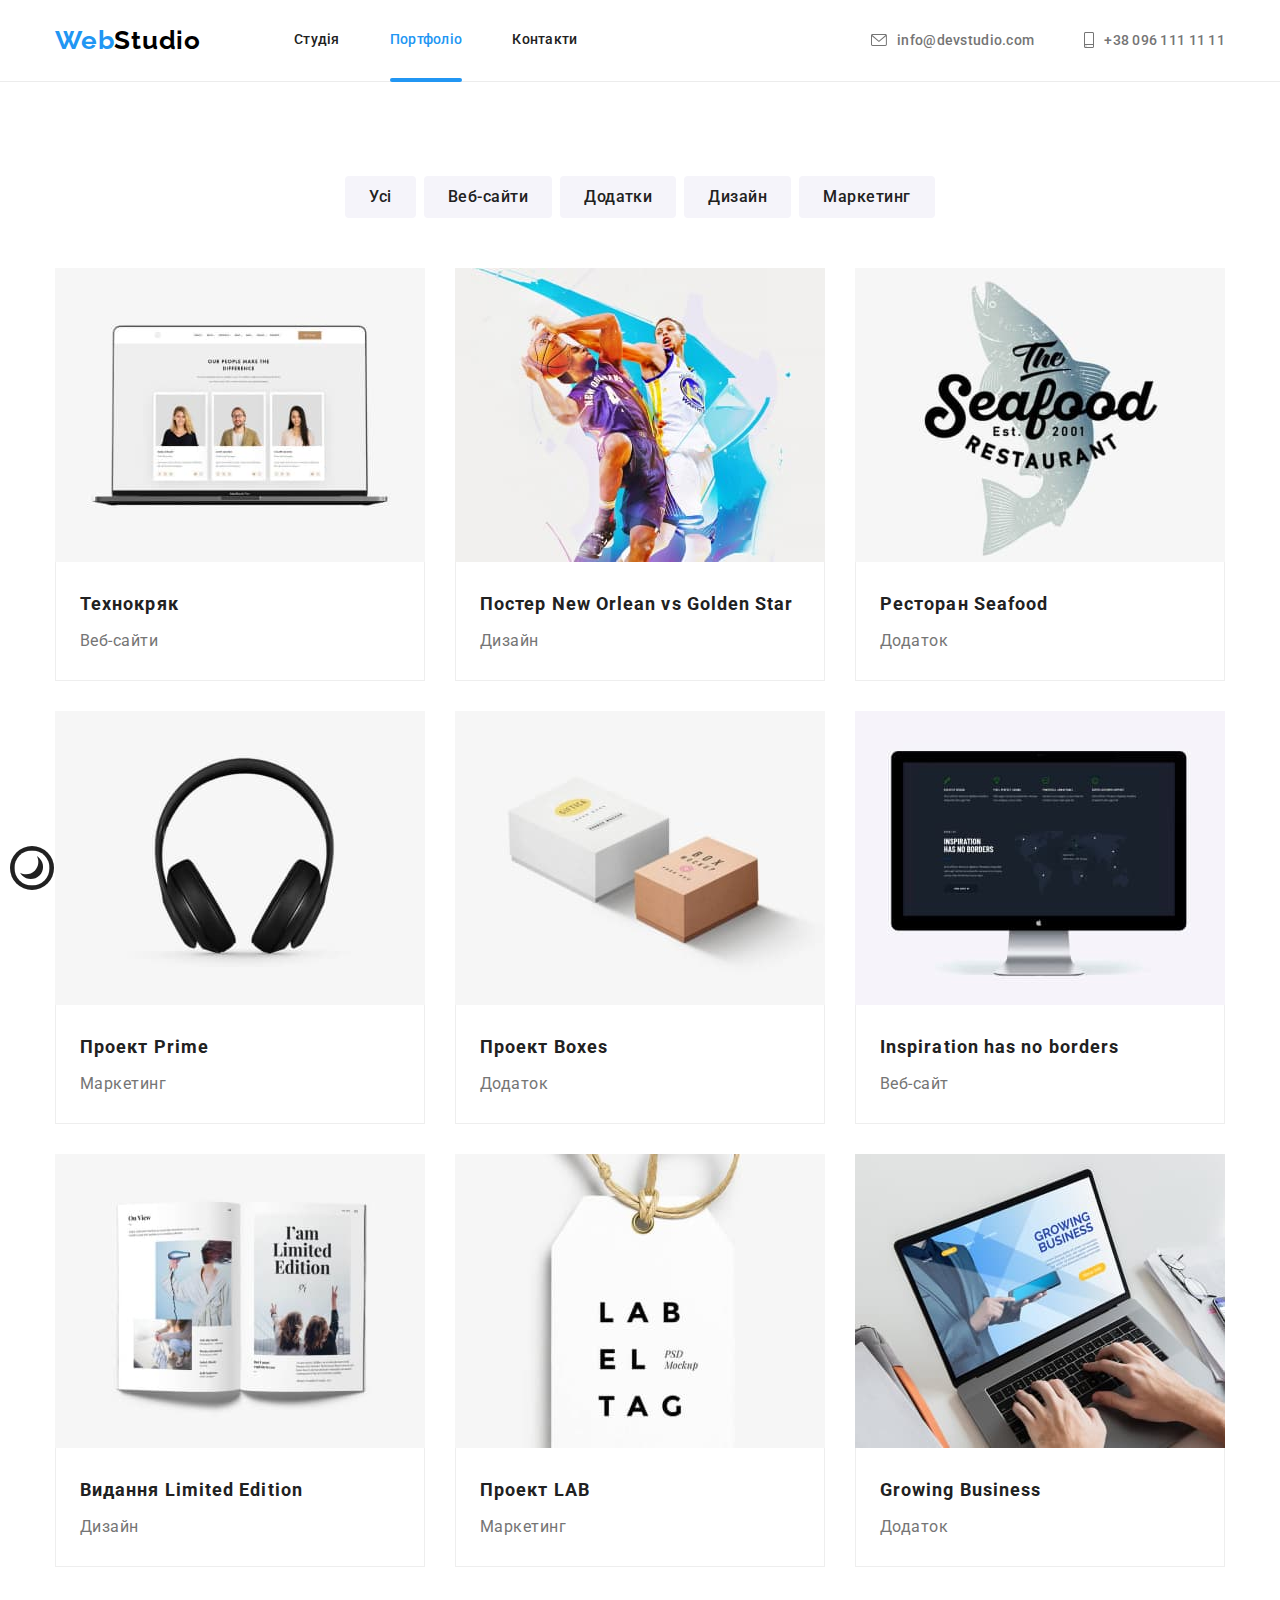
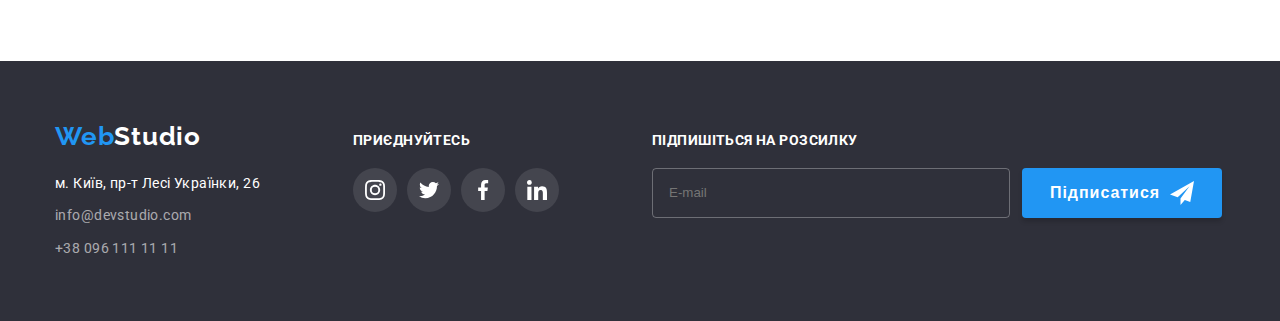
==== commit b1a91881: "hw-07" ====
--- a/portfolio.html
+++ b/portfolio.html
@@ -279,7 +279,7 @@
 		<footer class="footer">
 			<div class="container footer__container">
 				<div class="address__content">
-					<a href="./index.html" class="logo link"
+					<a href="./index.html" class="logo logo--inverse link"
 						>Web<span class="logo__item--inverse">Studio</span></a
 					>
 					<address class="address">
--- a/css/main.min.css
+++ b/css/main.min.css
@@ -1 +1 @@
-:root{--primary-text-color: #757575;--gray-color: #afb1b8;--secondary-text-color: #212121;--background-body-color: #ffffff;--white-color: #ffffff;--black-color: #000000;--background-team-color: #f5f4fa;--background-hero-color: #2f303a;--accent-color: #2196f3;--button-active-color: #188ce8;--footer-mail-tel-color: rgba(255, 255, 255, 0.6);--header-line-color: #ececec;--logo-item-color: black;--logo-item-color-inverse: white;--advances-icon-color: black;--portfolio-card-border-color: #eeeeee;--modal-forms-border-color: rgba(33, 33, 33, 0.2);--current-theme: url(../images/dark-theme.svg)}:root[data-theme=dark]{--primary-text-color: #757575;--gray-color: #6e6e70;--secondary-text-color: #ffffff;--background-body-color: #212121;--white-color: #ffffff;--black-color: #000000;--background-team-color: #181818;--background-hero-color: #161616;--accent-color: #2196f3;--button-active-color: #188ce8;--footer-mail-tel-color: rgba(255, 255, 255, 0.6);--header-line-color: #161616;--logo-item-color: white;--logo-item-color-inverse: white;--advances-icon-color: #757575;--portfolio-card-border-color: #181818;--modal-forms-border-color: rgba(255, 255, 255, 0.2);--current-theme: url(../images/light-theme.svg)}.visually-hidden{position:absolute;white-space:nowrap;width:1px;height:1px;overflow:hidden;border:0;padding:0;clip:rect(0 0 0 0);-webkit-clip-path:inset(50%);clip-path:inset(50%);margin:-1px}p,h1,h2,h3,h4,h5{margin:0}ul,ol{margin:0;padding-left:0}button{cursor:pointer}body{font-family:"Roboto",sans-serif;color:var(--secondary-text-color);background-color:var(--background-body-color)}img{display:block;max-width:100%;height:auto}*{margin:0;padding:0;list-style:none;box-sizing:border-box}.list{list-style:none}.section{padding:94px 0px}.container{width:1200px;margin-left:auto;margin-right:auto;padding:0px 15px}.link{text-decoration:none;transition:color 250ms cubic-bezier(0.4, 0, 0.2, 1)}.link:hover,.link:focus{color:var(--accent-color)}.logo{font-family:"Raleway",sans-serif;font-style:normal;font-weight:700;font-size:26px;line-height:1.19;letter-spacing:.03em;color:var(--accent-color);padding:25px 0px}.logo .logo__item{color:var(--logo-item-color)}.logo--inverse{padding:0}.logo--inverse .logo__item--inverse{color:var(--logo-item-inverse-color)}.title{font-weight:700;font-size:36px;line-height:1.16;text-align:center;letter-spacing:.03em;color:var(--secondary-text-color);margin-bottom:50px}.contact-mail,.contact-tel{font-weight:400}.contact-mail:hover,.contact-mail:focus,.contact-tel:hover,.contact-tel:focus{color:var(--accent-color)}.contact-mail--header,.contact-tel--header{font-weight:500;font-size:14px;line-height:16px;letter-spacing:.02em;color:var(--primary-text-color);padding:32px 0px;display:flex;align-items:center}.contact-mail--header .mail__icon,.contact-tel--header .mail__icon{fill:currentColor;margin-right:10px}.contact-mail--header .tel__icon,.contact-tel--header .tel__icon{fill:currentColor;margin-right:10px}.contact-mail--footer,.contact-tel--footer{font-weight:400;font-size:14px;line-height:1.71;letter-spacing:.03em;color:var(--footer-mail-tel-color)}.soc{display:flex;justify-content:center;gap:10px}.soc .soc__item{width:44px;height:44px}.soc .soc__link{width:100%;height:100%;border-radius:50%;display:flex;align-items:center;justify-content:center}.soc .soc__link:hover,.soc .soc__link:focus{background-color:var(--accent-color)}.team__soc{display:flex;justify-content:center;gap:10px}.team__soc .soc__link{transition:background-color 250ms cubic-bezier(0.4, 0, 0.2, 1)}.team__soc .soc__link:hover .soc__icon,.team__soc .soc__link:focus .soc__icon{fill:#fff}.team__soc .soc__icon{fill:var(--gray-color);transition:fill 250ms cubic-bezier(0.4, 0, 0.2, 1)}.soc__title{font-weight:700;font-size:14px;line-height:16px;letter-spacing:.03em;text-transform:uppercase;color:var(--white-color);margin-bottom:20px}.footer__soc .soc__list{display:flex;justify-content:center;gap:10px}.footer__soc .soc__link{background-color:rgba(255,255,255,.1);transition:background-color 250ms cubic-bezier(0.4, 0, 0.2, 1)}.footer__soc .soc__icon{fill:var(--white-color)}.header{border-bottom:1px solid var(--header-line-color)}.header__container{display:flex;justify-content:space-between}.header__navigation{display:flex;align-items:center}.header__list{display:flex;gap:50px;align-items:center;margin-left:93px}.header__item{display:flex}.header__contacts{display:flex;gap:50px;align-items:center}.header__link{font-weight:500;font-size:14px;line-height:1.14;letter-spacing:.02em;color:var(--wh);padding:32px 0px}.header__link--current{position:relative;color:var(--accent-color)}.header__link--current::after{position:absolute;display:block;content:"";width:100%;height:4px;bottom:-2px;background-color:var(--accent-color);border-radius:2px}.hero{background-color:#c4c4c4;color:var(--white-color);background-image:linear-gradient(rgba(47, 48, 58, 0.4), rgba(47, 48, 58, 0.4)),url(../images/background.jpg);background-repeat:no-repeat;background-position:center;background-size:cover;font-weight:900;font-size:44px;line-height:1.36;text-align:center;letter-spacing:.06em;text-transform:uppercase;padding:200px 0px;max-width:1600px;margin-left:auto;margin-right:auto}.hero__container{width:696px;margin-right:auto;margin-left:auto}.hero__title{font-weight:900;font-size:44px;line-height:1.36;text-align:center;letter-spacing:.06em;text-transform:uppercase;color:var(--white-color);text-align:center}.hero__btn{background-color:var(--accent-color);box-shadow:0px 4px 4px rgba(0,0,0,.15);border-radius:4px;border-color:rgba(0,0,0,0);cursor:pointer;padding:10px 32px;font-family:"Roboto";font-style:normal;font-weight:700;font-size:16px;line-height:1.87;text-align:center;letter-spacing:.06em;color:var(--white-color);margin-top:30px;transition:background-color 250ms cubic-bezier(0.4, 0, 0.2, 1),box-shadow 250ms cubic-bezier(0.4, 0, 0.2, 1)}.hero__btn:hover,.hero__btn:focus{background-color:var(--button-active-color);box-shadow:0px 4px 4px rgba(0,0,0,.15)}.advances__list{display:flex;justify-content:center;gap:30px}.advances__item{width:270px}.advances__title{font-weight:700;font-size:14px;line-height:1.14;letter-spacing:.03em;text-transform:uppercase;color:var(--secondary-text-color);margin-bottom:10px}.advances__paragraph{font-size:14px;line-height:1.71;letter-spacing:.03em;color:var(--primary-text-color)}.advances__icon-bg{background-color:var(--background-team-color);padding:25px 102px;margin-bottom:30px;border-radius:4px}.specification{padding-top:0}.specification__list{display:flex;justify-content:center;gap:30px}.specification__thumb{position:absolute;left:0;bottom:0;width:100%;height:70px;background-color:rgba(47,48,58,.8);display:flex;justify-content:center;align-items:center}.specification__thumb{font-weight:700;font-size:14px;line-height:16px;text-align:center;letter-spacing:.03em;text-transform:uppercase;color:#fff}.specification__item{position:relative}.team{background:var(--background-team-color)}.team__list{display:flex;gap:30px}.team__item{background:var(--background-body-color);box-shadow:0px 1px 3px rgba(0,0,0,.12),0px 1px 1px rgba(0,0,0,.14),0px 2px 1px rgba(0,0,0,.2);border-radius:0px 0px 4px 4px}.team__content{padding:30px 0px}.team__member{font-weight:500;font-size:16px;line-height:1.18;text-align:center;letter-spacing:.03em;color:var(--secondary-text-color);margin-bottom:10px}.team__text{font-weight:400;font-size:16px;line-height:1.18;text-align:center;letter-spacing:.03em;color:var(--primary-text-color);margin-bottom:16px}.clients__list{display:flex;justify-content:center;gap:30px}.clients__link{width:170px;height:92px;border:1px solid var(--gray-color);border-radius:4px;display:flex;align-items:center;justify-content:center;transition:border-color 250ms cubic-bezier(0.4, 0, 0.2, 1)}.clients__link:hover,.clients__link:focus{border-color:var(--accent-color)}.clients__link:hover .clients__icon,.clients__link:focus .clients__icon{fill:var(--accent-color)}.clients__icon{fill:var(--gray-color);transition:fill 250ms cubic-bezier(0.4, 0, 0.2, 1)}.filters__list{display:flex;justify-content:center;gap:8px;margin-bottom:50px}.filter__btn{font-family:"Roboto";font-style:normal;background-color:var(--background-team-color);color:var(--secondary-text-color);border-radius:4px;border-color:rgba(0,0,0,0);cursor:pointer;font-weight:500;font-size:16px;line-height:1.62;text-align:center;letter-spacing:.03em;padding:6px 22px;transition:background-color 250ms cubic-bezier(0.4, 0, 0.2, 1),box-shadow 250ms cubic-bezier(0.4, 0, 0.2, 1),color 250ms cubic-bezier(0.4, 0, 0.2, 1)}.filter__btn:hover,.filter__btn:focus{background-color:var(--accent-color);color:var(--white-color);box-shadow:0px 3px 1px rgba(0,0,0,.1),0px 1px 2px rgba(0,0,0,.08),0px 2px 2px rgba(0,0,0,.12);border-radius:4px;font-weight:500;font-size:16px;line-height:1.62;text-align:center;letter-spacing:.03em}.portfolio__list{display:flex;flex-wrap:wrap;margin-left:-30px;margin-top:-30px}.portfolio__link{background:var(--background-body-color);flex-basis:calc(33.3333333333% - 30px);margin-left:30px;margin-top:30px;text-decoration:none;display:block;transition:box-shadow 250ms cubic-bezier(0.4, 0, 0.2, 1)}.portfolio__link:hover,.portfolio__link:focus{box-shadow:0px 1px 1px rgba(0,0,0,.12),0px 4px 4px rgba(0,0,0,.06),1px 4px 6px rgba(0,0,0,.16)}.portfolio__link:hover .thumb__content,.portfolio__link:focus .thumb__content{transform:translateY(0px)}.portfolio__thumb{overflow:hidden;position:relative}.thumb__content{position:absolute;content:"";padding:64px 24px;width:100%;background-color:rgba(33,150,243,.9);font-weight:400;font-size:18px;line-height:28px;letter-spacing:.03em;color:var(--white-color);transform:translateY(300px);transition:transform 250ms cubic-bezier(0.4, 0, 0.2, 1)}.portfolio__title{font-weight:700;font-size:18px;line-height:2;letter-spacing:.06em;color:var(--secondary-text-color);margin-bottom:4px}.portfolio__text{font-weight:400;font-size:16px;line-height:1.87;letter-spacing:.03em;color:var(--primary-text-color)}.card__content{padding:24px;border-left:1px solid var(--portfolio-card-border-color);border-right:1px solid var(--portfolio-card-border-color);border-bottom:1px solid var(--portfolio-card-border-color)}.footer{background-color:var(--background-hero-color);padding:60px 0px}.footer__container{display:flex;gap:93px;align-items:baseline}.address{font-style:normal;margin-top:20px}.footer__address{font-size:14px;line-height:1.71;letter-spacing:.03em;color:var(--white-color)}.footer__item:not(:first-child){margin-top:9px}.forms__title{font-weight:700;font-size:14px;line-height:16px;letter-spacing:.03em;text-transform:uppercase;color:#fff;margin-bottom:20px}.footer__form{display:flex;gap:12px}.form__email-input{width:358px;padding:15px 16px;border:1px solid rgba(255,255,255,.3);border-radius:4px;background-color:rgba(0,0,0,0);color:rgba(255,255,255,.6);transition:border-color 250ms cubic-bezier(0.4, 0, 0.2, 1)}.form__email-input:focus{border-color:var(--accent-color);outline:none}.form__subscribe-btn{width:200px;height:50px;background:var(--accent-color);box-shadow:0px 4px 4px rgba(0,0,0,.15);border-color:rgba(0,0,0,0);border-radius:4px;font-weight:700;font-size:16px;line-height:30px;text-align:center;letter-spacing:.06em;color:#fff;display:flex;justify-content:center;align-items:center;gap:10px;transition:background-color 250ms cubic-bezier(0.4, 0, 0.2, 1)}.form__subscribe-btn:hover,.form__subscribe-btn:focus{background-color:var(--button-active-color)}.subscribe-btn__icon-send{width:24px;height:24px;fill:#fff}.backdrop{position:fixed;top:0;left:0;width:100%;height:100%;background-color:rgba(0,0,0,.2);transition:opacity 250ms cubic-bezier(0.4, 0, 0.2, 1),visibility 250ms cubic-bezier(0.4, 0, 0.2, 1);opacity:1;visibility:visible}.backdrop.is-hidden{opacity:0;pointer-events:none;visibility:hidden}.backdrop.is-hidden .modal{transform:translate(-50%, -50%) scale(0.5)}.modal{position:absolute;top:50%;left:50%;width:528px;min-height:581px;padding:40px 40px;border-radius:4px;background-color:var(--background-body-color);box-shadow:0px 1px 3px rgba(0,0,0,.12),0px 1px 1px rgba(0,0,0,.14),0px 2px 1px rgba(0,0,0,.2);transition:transform 250ms cubic-bezier(0.4, 0, 0.2, 1);transform:translate(-50%, -50%) scale(1)}.modal__close-btn{position:absolute;top:8px;right:8px;width:30px;height:30px;border-radius:50%;background-color:rgba(0,0,0,0);border:1px solid rgba(0,0,0,.1)}.modal__close-btn:hover .close-btn__close-icon,.modal__close-btn:focus .close-btn__close-icon{fill:var(--accent-color)}.close-btn__close-icon{position:absolute;top:50%;left:50%;transform:translate(-50%, -50%);width:11px;height:11px;fill:var(--secondary-text-color);transition:fill 250ms cubic-bezier(0.4, 0, 0.2, 1)}.modal__title{font-weight:700;font-size:20px;line-height:23px;text-align:center;letter-spacing:.03em;color:var(--secondary-text-color);margin-bottom:12px}.form__field{position:relative;margin-bottom:10px;height:58px}.form__field-comment{height:138px}.form__field-checkbox{display:flex;justify-content:center;align-items:center;margin-top:20px}.form__label{font-weight:400;font-size:12px;line-height:14px;letter-spacing:.01em;color:var(--gray-color)}.modal__form{border:1px solid var(--modal-forms-border-color);background-color:rgba(0,0,0,0);border-radius:4px;width:100%;height:40px;padding:14px 30px;padding-left:40px;font-weight:400;font-size:14px;line-height:14px;letter-spacing:.01em;margin-top:4px;transition:border-color 250ms cubic-bezier(0.4, 0, 0.2, 1)}.modal__form:focus{border-color:var(--accent-color);outline:none}.modal__form:focus+.form__icon{fill:var(--accent-color)}.form__icon{position:absolute;display:inline-block;width:18px;height:18px;top:34px;left:12px;fill:var(--secondary-text-color);transition:fill 250ms cubic-bezier(0.4, 0, 0.2, 1);transition:border-color 250ms cubic-bezier(0.4, 0, 0.2, 1)}.modal__comment{resize:none;display:block;width:100%;height:120px;border-radius:4px;padding:12px 16px;margin-bottom:0}.modal__comment::-moz-placeholder{font-weight:400;font-size:12px;line-height:14px;letter-spacing:.01em;color:rgba(117,117,117,.5)}.modal__comment:-ms-input-placeholder{font-weight:400;font-size:12px;line-height:14px;letter-spacing:.01em;color:rgba(117,117,117,.5)}.modal__comment::placeholder{font-weight:400;font-size:12px;line-height:14px;letter-spacing:.01em;color:rgba(117,117,117,.5)}.modal__checkbox{-webkit-appearance:none;-moz-appearance:none;appearance:none;position:absolute}.modal__checkbox:checked+.custom-checkbox{background-color:var(--accent-color);border-color:rgba(0,0,0,0);background-image:url(../images/mark.svg);background-size:contain;background-origin:border-box}.modal__checkbox:focus+.custom-checkbox{border-color:var(--accent-color)}.checkbox__label{display:flex;align-items:center;position:relative;font-weight:400;font-size:14px;line-height:24px;letter-spacing:.03em;color:var(--gray-color)}.custom-checkbox{display:inline-block;width:16px;height:16px;border:2px solid var(--secondary-text-color);border-radius:2px;background-color:rgba(0,0,0,0);margin-right:7px;transition:background-color 250ms cubic-bezier(0.4, 0, 0.2, 1)}.license-link{color:var(--accent-color)}.modal__submit-btn{background:var(--accent-color);box-shadow:0px 4px 4px rgba(0,0,0,.15);border-radius:4px;border-color:rgba(0,0,0,0);font-weight:700;font-size:16px;line-height:30px;text-align:center;letter-spacing:.06em;color:#fff;padding:10px 52px;width:200px;height:50px;margin-top:30px;display:block;margin-left:auto;margin-right:auto;transition:background-color 250ms cubic-bezier(0.4, 0, 0.2, 1)}.modal__submit-btn:hover,.modal__submit-btn:focus{background-color:#188ce8}.switch-theme{position:fixed;bottom:10px;left:10px}.switch-theme-slider{position:absolute;visibility:hidden}.custom-switch-theme{display:block;width:44px;height:44px;border-radius:22px;background-color:var(--secondary-text-color);transition:background-color 250ms cubic-bezier(0.4, 0, 0.2, 1)}.custom-switch-theme::after{content:"";display:block;position:relative;top:50%;transform:translateY(-50%) scale(0.8);width:44px;height:44px;border-radius:50%;background-image:var(--current-theme);background-size:80%;background-position:center;background-repeat:no-repeat;background-color:var(--background-body-color);transition:background-color 250ms cubic-bezier(0.4, 0, 0.2, 1)}.switch-theme-slider:checked+.custom-switch-theme::after{background-image:var(--current-theme);background-color:var(--background-body-color)}.switch-theme-slider:checked+.custom-switch-theme{background-color:var(--secondary-text-color)}/*# sourceMappingURL=main.min.css.map */+:root{--primary-text-color: #757575;--gray-color: #afb1b8;--secondary-text-color: #212121;--background-body-color: #ffffff;--white-color: #ffffff;--black-color: #000000;--background-team-color: #f5f4fa;--background-hero-color: #2f303a;--accent-color: #2196f3;--button-active-color: #188ce8;--footer-mail-tel-color: rgba(255, 255, 255, 0.6);--header-line-color: #ececec;--logo-item-color: black;--logo-item-inverse-color: white;--advances-icon-color: black;--portfolio-card-border-color: #eeeeee;--modal-forms-border-color: rgba(33, 33, 33, 0.2);--current-theme: url(../images/dark-theme.svg)}:root[data-theme=dark]{--primary-text-color: #757575;--gray-color: #6e6e70;--secondary-text-color: #ffffff;--background-body-color: #212121;--white-color: #ffffff;--black-color: #000000;--background-team-color: #181818;--background-hero-color: #161616;--accent-color: #2196f3;--button-active-color: #188ce8;--footer-mail-tel-color: rgba(255, 255, 255, 0.6);--header-line-color: #161616;--logo-item-color: white;--logo-item-inverse-color: white;--advances-icon-color: #757575;--portfolio-card-border-color: #181818;--modal-forms-border-color: rgba(255, 255, 255, 0.2);--current-theme: url(../images/light-theme.svg)}.visually-hidden{position:absolute;white-space:nowrap;width:1px;height:1px;overflow:hidden;border:0;padding:0;clip:rect(0 0 0 0);-webkit-clip-path:inset(50%);clip-path:inset(50%);margin:-1px}p,h1,h2,h3,h4,h5{margin:0}ul,ol{margin:0;padding-left:0}button{cursor:pointer}body{font-family:"Roboto",sans-serif;color:var(--secondary-text-color);background-color:var(--background-body-color);transition:background-color 250ms cubic-bezier(0.4, 0, 0.2, 1)}img{display:block;max-width:100%;height:auto}*{margin:0;padding:0;list-style:none;box-sizing:border-box}.list{list-style:none}.section{padding:94px 0px}.container{width:1200px;margin-left:auto;margin-right:auto;padding:0px 15px}.link{text-decoration:none;transition:color 250ms cubic-bezier(0.4, 0, 0.2, 1)}.link:hover,.link:focus{color:var(--accent-color)}.logo{font-family:"Raleway",sans-serif;font-style:normal;font-weight:700;font-size:26px;line-height:1.19;letter-spacing:.03em;color:var(--accent-color);padding:25px 0px;transition:color 250ms cubic-bezier(0.4, 0, 0.2, 1)}.logo .logo__item{color:var(--logo-item-color);transition:color 250ms cubic-bezier(0.4, 0, 0.2, 1)}.logo--inverse{padding:0}.logo--inverse .logo__item--inverse{color:var(--logo-item-inverse-color)}.title{font-weight:700;font-size:36px;line-height:1.16;text-align:center;letter-spacing:.03em;color:var(--secondary-text-color);margin-bottom:50px;transition:color 250ms cubic-bezier(0.4, 0, 0.2, 1)}.contact-mail,.contact-tel{font-weight:400}.contact-mail:hover,.contact-mail:focus,.contact-tel:hover,.contact-tel:focus{color:var(--accent-color)}.contact-mail--header,.contact-tel--header{font-weight:500;font-size:14px;line-height:16px;letter-spacing:.02em;color:var(--primary-text-color);padding:32px 0px;display:flex;align-items:center}.contact-mail--header .mail__icon,.contact-tel--header .mail__icon{fill:currentColor;margin-right:10px}.contact-mail--header .tel__icon,.contact-tel--header .tel__icon{fill:currentColor;margin-right:10px}.contact-mail--footer,.contact-tel--footer{font-weight:400;font-size:14px;line-height:1.71;letter-spacing:.03em;color:var(--footer-mail-tel-color)}.soc{display:flex;justify-content:center;gap:10px}.soc .soc__item{width:44px;height:44px}.soc .soc__link{width:100%;height:100%;border-radius:50%;display:flex;align-items:center;justify-content:center}.soc .soc__link:hover,.soc .soc__link:focus{background-color:var(--accent-color)}.team__soc{display:flex;justify-content:center;gap:10px}.team__soc .soc__link{transition:background-color 250ms cubic-bezier(0.4, 0, 0.2, 1)}.team__soc .soc__link:hover .soc__icon,.team__soc .soc__link:focus .soc__icon{fill:#fff}.team__soc .soc__icon{fill:var(--gray-color);transition:fill 250ms cubic-bezier(0.4, 0, 0.2, 1)}.soc__title{font-weight:700;font-size:14px;line-height:16px;letter-spacing:.03em;text-transform:uppercase;color:var(--white-color);margin-bottom:20px}.footer__soc .soc__list{display:flex;justify-content:center;gap:10px}.footer__soc .soc__link{background-color:rgba(255,255,255,.1);transition:background-color 250ms cubic-bezier(0.4, 0, 0.2, 1)}.footer__soc .soc__icon{fill:var(--white-color)}.header{border-bottom:1px solid var(--header-line-color);transition:color 250ms cubic-bezier(0.4, 0, 0.2, 1),border-color 250ms cubic-bezier(0.4, 0, 0.2, 1)}.header__container{display:flex;justify-content:space-between}.header__navigation{display:flex;align-items:center}.header__list{display:flex;gap:50px;align-items:center;margin-left:93px}.header__item{display:flex}.header__contacts{display:flex;gap:50px;align-items:center}.header__link{font-weight:500;font-size:14px;line-height:1.14;letter-spacing:.02em;color:var(--secondary-text-color);padding:32px 0px}.header__link--current{position:relative;color:var(--accent-color)}.header__link--current::after{position:absolute;display:block;content:"";width:100%;height:4px;bottom:-2px;background-color:var(--accent-color);border-radius:2px}.hero{background-color:#c4c4c4;color:var(--white-color);background-image:linear-gradient(rgba(47, 48, 58, 0.4), rgba(47, 48, 58, 0.4)),url(../images/background.jpg);background-repeat:no-repeat;background-position:center;background-size:cover;font-weight:900;font-size:44px;line-height:1.36;text-align:center;letter-spacing:.06em;text-transform:uppercase;padding:200px 0px;max-width:1600px;margin-left:auto;margin-right:auto}.hero__container{width:696px;margin-right:auto;margin-left:auto}.hero__title{font-weight:900;font-size:44px;line-height:1.36;text-align:center;letter-spacing:.06em;text-transform:uppercase;color:var(--white-color);text-align:center}.hero__btn{background-color:var(--accent-color);box-shadow:0px 4px 4px rgba(0,0,0,.15);border-radius:4px;border-color:rgba(0,0,0,0);cursor:pointer;padding:10px 32px;font-family:"Roboto";font-style:normal;font-weight:700;font-size:16px;line-height:1.87;text-align:center;letter-spacing:.06em;color:var(--white-color);margin-top:30px;transition:background-color 250ms cubic-bezier(0.4, 0, 0.2, 1),box-shadow 250ms cubic-bezier(0.4, 0, 0.2, 1)}.hero__btn:hover,.hero__btn:focus{background-color:var(--button-active-color);box-shadow:0px 4px 4px rgba(0,0,0,.15)}.advances__list{display:flex;justify-content:center;gap:30px}.advances__item{width:270px}.advances__title{font-weight:700;font-size:14px;line-height:1.14;letter-spacing:.03em;text-transform:uppercase;color:var(--secondary-text-color);margin-bottom:10px;transition:color 250ms cubic-bezier(0.4, 0, 0.2, 1)}.advances__paragraph{font-size:14px;line-height:1.71;letter-spacing:.03em;color:var(--primary-text-color)}.advances__icon-bg{background-color:var(--background-team-color);padding:25px 102px;margin-bottom:30px;border-radius:4px;transition:background-color 250ms cubic-bezier(0.4, 0, 0.2, 1)}.specification{padding-top:0}.specification__list{display:flex;justify-content:center;gap:30px}.specification__thumb{position:absolute;left:0;bottom:0;width:100%;height:70px;background-color:rgba(47,48,58,.8);display:flex;justify-content:center;align-items:center}.specification__thumb{font-weight:700;font-size:14px;line-height:16px;text-align:center;letter-spacing:.03em;text-transform:uppercase;color:#fff}.specification__item{position:relative}.team{background:var(--background-team-color);transition:background-color 250ms cubic-bezier(0.4, 0, 0.2, 1)}.team__list{display:flex;gap:30px}.team__item{background:var(--background-body-color);box-shadow:0px 1px 3px rgba(0,0,0,.12),0px 1px 1px rgba(0,0,0,.14),0px 2px 1px rgba(0,0,0,.2);border-radius:0px 0px 4px 4px;transition:background-color 250ms cubic-bezier(0.4, 0, 0.2, 1)}.team__content{padding:30px 0px}.team__member{font-weight:500;font-size:16px;line-height:1.18;text-align:center;letter-spacing:.03em;color:var(--secondary-text-color);margin-bottom:10px;transition:color 250ms cubic-bezier(0.4, 0, 0.2, 1)}.team__text{font-weight:400;font-size:16px;line-height:1.18;text-align:center;letter-spacing:.03em;color:var(--primary-text-color);margin-bottom:16px}.clients__list{display:flex;justify-content:center;gap:30px}.clients__link{width:170px;height:92px;border:1px solid var(--gray-color);border-radius:4px;display:flex;align-items:center;justify-content:center;transition:border-color 250ms cubic-bezier(0.4, 0, 0.2, 1)}.clients__link:hover,.clients__link:focus{border-color:var(--accent-color)}.clients__link:hover .clients__icon,.clients__link:focus .clients__icon{fill:var(--accent-color)}.clients__icon{fill:var(--gray-color);transition:fill 250ms cubic-bezier(0.4, 0, 0.2, 1)}.filters__list{display:flex;justify-content:center;gap:8px;margin-bottom:50px}.filter__btn{font-family:"Roboto";font-style:normal;background-color:var(--background-team-color);color:var(--secondary-text-color);border-radius:4px;border-color:rgba(0,0,0,0);cursor:pointer;font-weight:500;font-size:16px;line-height:1.62;text-align:center;letter-spacing:.03em;padding:6px 22px;transition:background-color 250ms cubic-bezier(0.4, 0, 0.2, 1),box-shadow 250ms cubic-bezier(0.4, 0, 0.2, 1),color 250ms cubic-bezier(0.4, 0, 0.2, 1)}.filter__btn:hover,.filter__btn:focus{background-color:var(--accent-color);color:var(--white-color);box-shadow:0px 3px 1px rgba(0,0,0,.1),0px 1px 2px rgba(0,0,0,.08),0px 2px 2px rgba(0,0,0,.12);border-radius:4px;font-weight:500;font-size:16px;line-height:1.62;text-align:center;letter-spacing:.03em}.portfolio__list{display:flex;flex-wrap:wrap;margin-left:-30px;margin-top:-30px}.portfolio__link{background:var(--background-body-color);flex-basis:calc(33.3333333333% - 30px);margin-left:30px;margin-top:30px;text-decoration:none;display:block;transition:box-shadow 250ms cubic-bezier(0.4, 0, 0.2, 1),background-color 250ms cubic-bezier(0.4, 0, 0.2, 1)}.portfolio__link:hover,.portfolio__link:focus{box-shadow:0px 1px 1px rgba(0,0,0,.12),0px 4px 4px rgba(0,0,0,.06),1px 4px 6px rgba(0,0,0,.16)}.portfolio__link:hover .thumb__content,.portfolio__link:focus .thumb__content{transform:translateY(0px)}.portfolio__thumb{overflow:hidden;position:relative}.thumb__content{position:absolute;content:"";padding:64px 24px;width:100%;background-color:rgba(33,150,243,.9);font-weight:400;font-size:18px;line-height:28px;letter-spacing:.03em;color:var(--white-color);transform:translateY(300px);transition:transform 250ms cubic-bezier(0.4, 0, 0.2, 1)}.portfolio__title{font-weight:700;font-size:18px;line-height:2;letter-spacing:.06em;color:var(--secondary-text-color);margin-bottom:4px;transition:color 250ms cubic-bezier(0.4, 0, 0.2, 1)}.portfolio__text{font-weight:400;font-size:16px;line-height:1.87;letter-spacing:.03em;color:var(--primary-text-color)}.card__content{padding:24px;transition:border-color 250ms cubic-bezier(0.4, 0, 0.2, 1);border-left:1px solid var(--portfolio-card-border-color);border-right:1px solid var(--portfolio-card-border-color);border-bottom:1px solid var(--portfolio-card-border-color)}.footer{background-color:var(--background-hero-color);padding:60px 0px;transition:background-color 250ms cubic-bezier(0.4, 0, 0.2, 1)}.footer__container{display:flex;gap:93px;align-items:baseline}.address{font-style:normal;margin-top:20px}.footer__address{font-size:14px;line-height:1.71;letter-spacing:.03em;color:var(--white-color)}.footer__item:not(:first-child){margin-top:9px}.forms__title{font-weight:700;font-size:14px;line-height:16px;letter-spacing:.03em;text-transform:uppercase;color:#fff;margin-bottom:20px}.footer__form{display:flex;gap:12px}.form__email-input{width:358px;padding:15px 16px;border:1px solid rgba(255,255,255,.3);border-radius:4px;background-color:rgba(0,0,0,0);color:rgba(255,255,255,.6);transition:border-color 250ms cubic-bezier(0.4, 0, 0.2, 1)}.form__email-input:focus{border-color:var(--accent-color);outline:none}.form__subscribe-btn{width:200px;height:50px;background:var(--accent-color);box-shadow:0px 4px 4px rgba(0,0,0,.15);border-color:rgba(0,0,0,0);border-radius:4px;font-weight:700;font-size:16px;line-height:30px;text-align:center;letter-spacing:.06em;color:#fff;display:flex;justify-content:center;align-items:center;gap:10px;transition:background-color 250ms cubic-bezier(0.4, 0, 0.2, 1)}.form__subscribe-btn:hover,.form__subscribe-btn:focus{background-color:var(--button-active-color)}.subscribe-btn__icon-send{width:24px;height:24px;fill:#fff}.backdrop{position:fixed;top:0;left:0;width:100%;height:100%;background-color:rgba(0,0,0,.2);transition:opacity 250ms cubic-bezier(0.4, 0, 0.2, 1),visibility 250ms cubic-bezier(0.4, 0, 0.2, 1);opacity:1;visibility:visible}.backdrop.is-hidden{opacity:0;pointer-events:none;visibility:hidden}.backdrop.is-hidden .modal{transform:translate(-50%, -50%) scale(0.5)}.modal{position:absolute;top:50%;left:50%;width:528px;min-height:581px;padding:40px 40px;border-radius:4px;background-color:var(--background-body-color);box-shadow:0px 1px 3px rgba(0,0,0,.12),0px 1px 1px rgba(0,0,0,.14),0px 2px 1px rgba(0,0,0,.2);transition:transform 250ms cubic-bezier(0.4, 0, 0.2, 1);transform:translate(-50%, -50%) scale(1)}.modal__close-btn{position:absolute;top:8px;right:8px;width:30px;height:30px;border-radius:50%;background-color:rgba(0,0,0,0);border:1px solid rgba(0,0,0,.1)}.modal__close-btn:hover .close-btn__close-icon,.modal__close-btn:focus .close-btn__close-icon{fill:var(--accent-color)}.close-btn__close-icon{position:absolute;top:50%;left:50%;transform:translate(-50%, -50%);width:11px;height:11px;fill:var(--secondary-text-color);transition:fill 250ms cubic-bezier(0.4, 0, 0.2, 1)}.modal__title{font-weight:700;font-size:20px;line-height:23px;text-align:center;letter-spacing:.03em;color:var(--secondary-text-color);margin-bottom:12px}.form__field{position:relative;margin-bottom:10px;height:58px}.form__field-comment{height:138px}.form__field-checkbox{display:flex;justify-content:center;align-items:center;margin-top:20px}.form__label{font-weight:400;font-size:12px;line-height:14px;letter-spacing:.01em;color:var(--gray-color)}.modal__form{border:1px solid var(--modal-forms-border-color);background-color:rgba(0,0,0,0);border-radius:4px;width:100%;height:40px;padding:14px 30px;padding-left:40px;font-weight:400;font-size:14px;line-height:14px;letter-spacing:.01em;margin-top:4px;transition:border-color 250ms cubic-bezier(0.4, 0, 0.2, 1)}.modal__form:focus{border-color:var(--accent-color);outline:none}.modal__form:focus+.form__icon{fill:var(--accent-color)}.form__icon{position:absolute;display:inline-block;width:18px;height:18px;top:34px;left:12px;fill:var(--secondary-text-color);transition:fill 250ms cubic-bezier(0.4, 0, 0.2, 1);transition:border-color 250ms cubic-bezier(0.4, 0, 0.2, 1)}.modal__comment{resize:none;display:block;width:100%;height:120px;border-radius:4px;padding:12px 16px;margin-bottom:0}.modal__comment::-moz-placeholder{font-weight:400;font-size:12px;line-height:14px;letter-spacing:.01em;color:rgba(117,117,117,.5)}.modal__comment:-ms-input-placeholder{font-weight:400;font-size:12px;line-height:14px;letter-spacing:.01em;color:rgba(117,117,117,.5)}.modal__comment::placeholder{font-weight:400;font-size:12px;line-height:14px;letter-spacing:.01em;color:rgba(117,117,117,.5)}.modal__checkbox{-webkit-appearance:none;-moz-appearance:none;appearance:none;position:absolute}.modal__checkbox:checked+.custom-checkbox{background-color:var(--accent-color);border-color:rgba(0,0,0,0);background-image:url(../images/mark.svg);background-size:contain;background-origin:border-box}.modal__checkbox:focus+.custom-checkbox{border-color:var(--accent-color)}.checkbox__label{display:flex;align-items:center;position:relative;font-weight:400;font-size:14px;line-height:24px;letter-spacing:.03em;color:var(--gray-color)}.custom-checkbox{display:inline-block;width:16px;height:16px;border:2px solid var(--secondary-text-color);border-radius:2px;background-color:rgba(0,0,0,0);margin-right:7px;transition:background-color 250ms cubic-bezier(0.4, 0, 0.2, 1)}.license-link{color:var(--accent-color)}.modal__submit-btn{background:var(--accent-color);box-shadow:0px 4px 4px rgba(0,0,0,.15);border-radius:4px;border-color:rgba(0,0,0,0);font-weight:700;font-size:16px;line-height:30px;text-align:center;letter-spacing:.06em;color:#fff;padding:10px 52px;width:200px;height:50px;margin-top:30px;display:block;margin-left:auto;margin-right:auto;transition:background-color 250ms cubic-bezier(0.4, 0, 0.2, 1)}.modal__submit-btn:hover,.modal__submit-btn:focus{background-color:#188ce8}.switch-theme{position:fixed;bottom:10px;left:10px}.switch-theme-slider{position:absolute;visibility:hidden}.custom-switch-theme{display:block;width:44px;height:44px;border-radius:22px;background-color:var(--secondary-text-color);transition:background-color 250ms cubic-bezier(0.4, 0, 0.2, 1)}.custom-switch-theme::after{content:"";display:block;position:relative;top:50%;transform:translateY(-50%) scale(0.8);width:44px;height:44px;border-radius:50%;background-image:var(--current-theme);background-size:80%;background-position:center;background-repeat:no-repeat;background-color:var(--background-body-color);transition:background-color 250ms cubic-bezier(0.4, 0, 0.2, 1)}.switch-theme-slider:checked+.custom-switch-theme{background-color:var(--secondary-text-color)}.switch-theme-slider:checked+.custom-switch-theme::after{background-image:var(--current-theme);background-color:var(--background-body-color)}/*# sourceMappingURL=main.min.css.map */